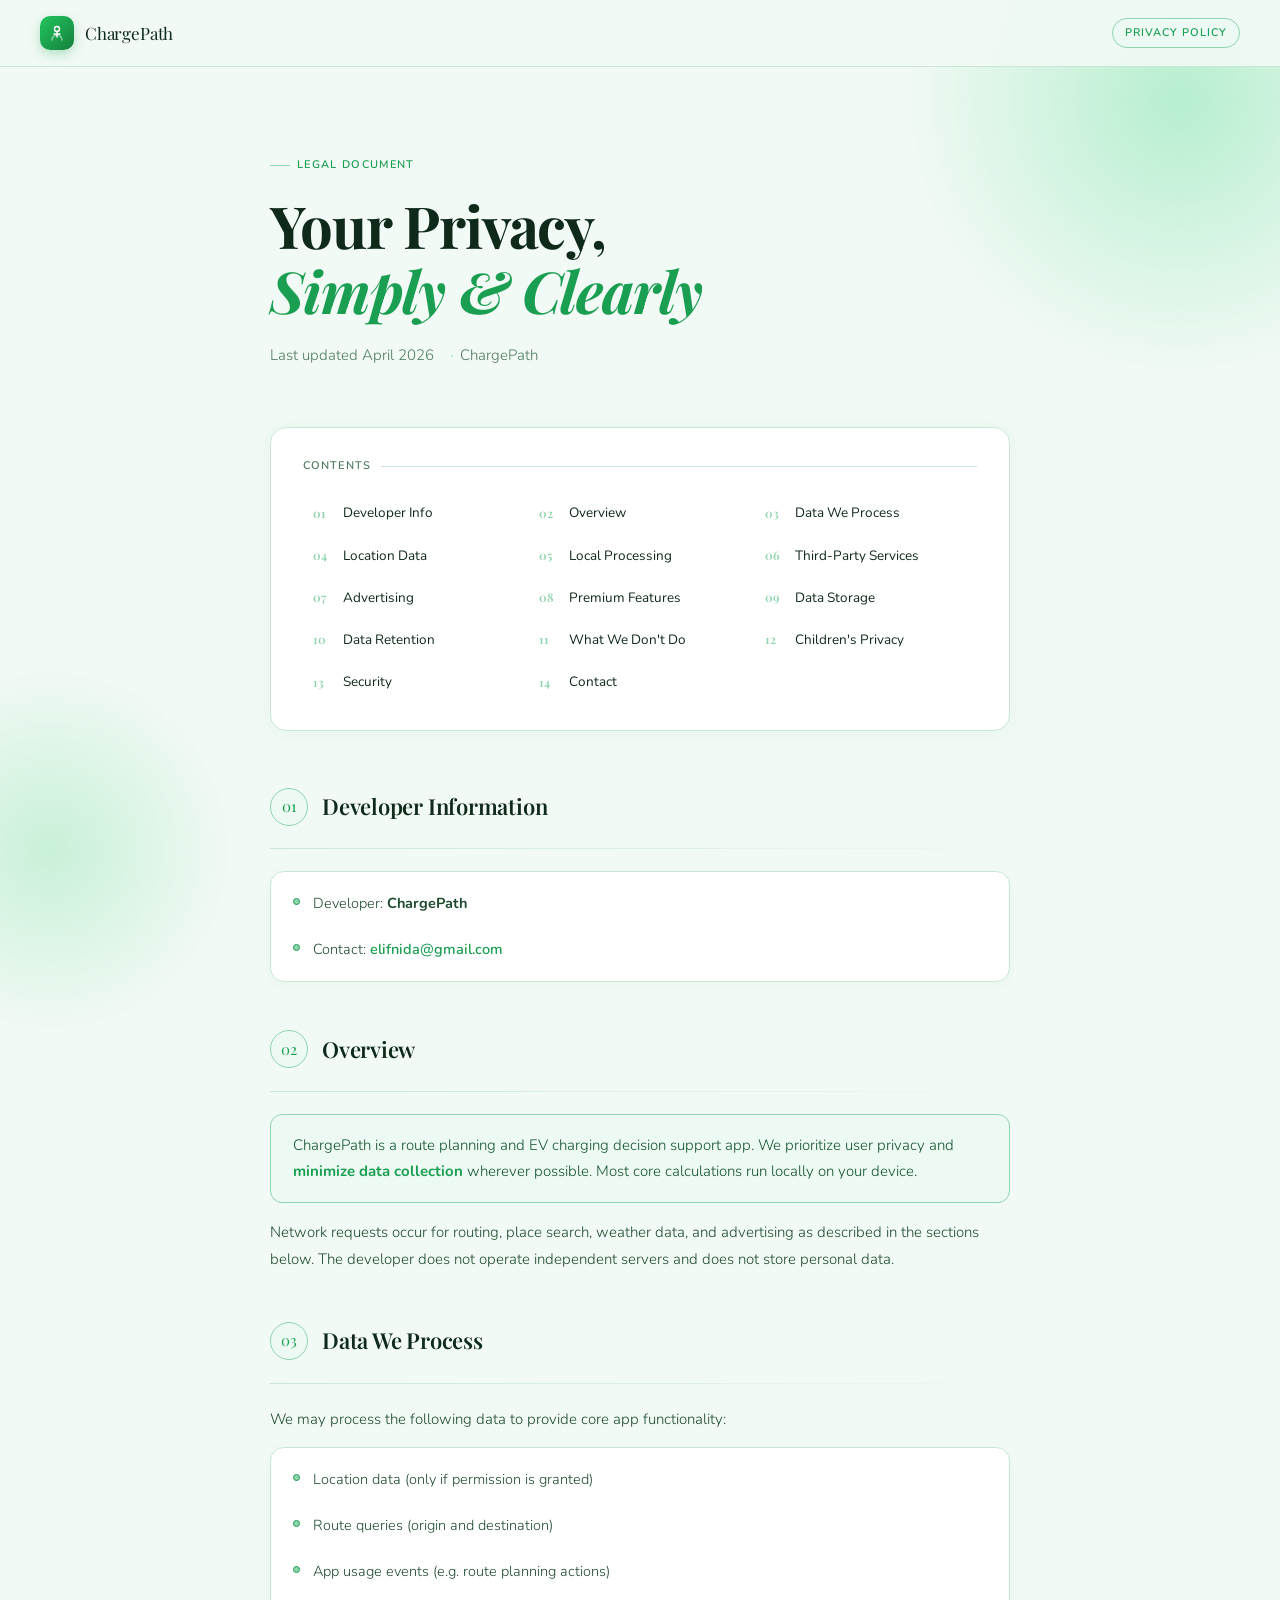
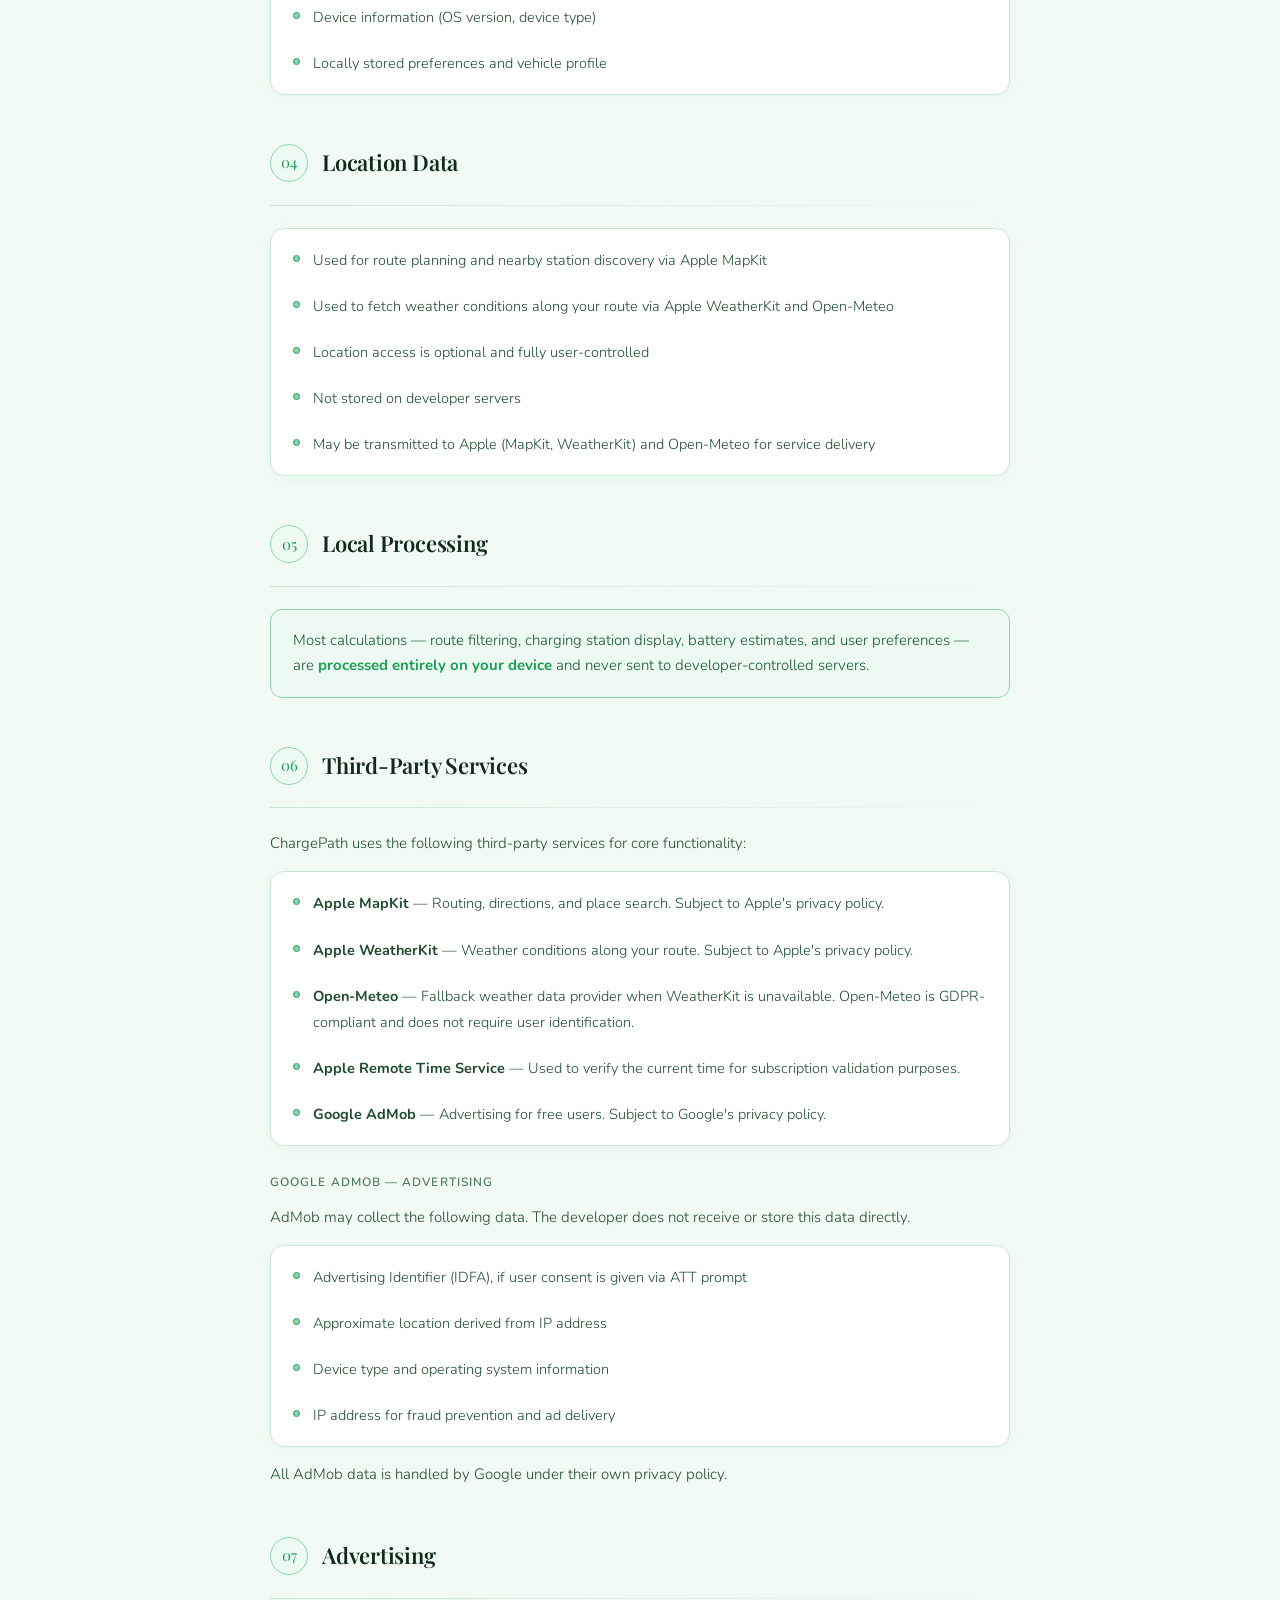
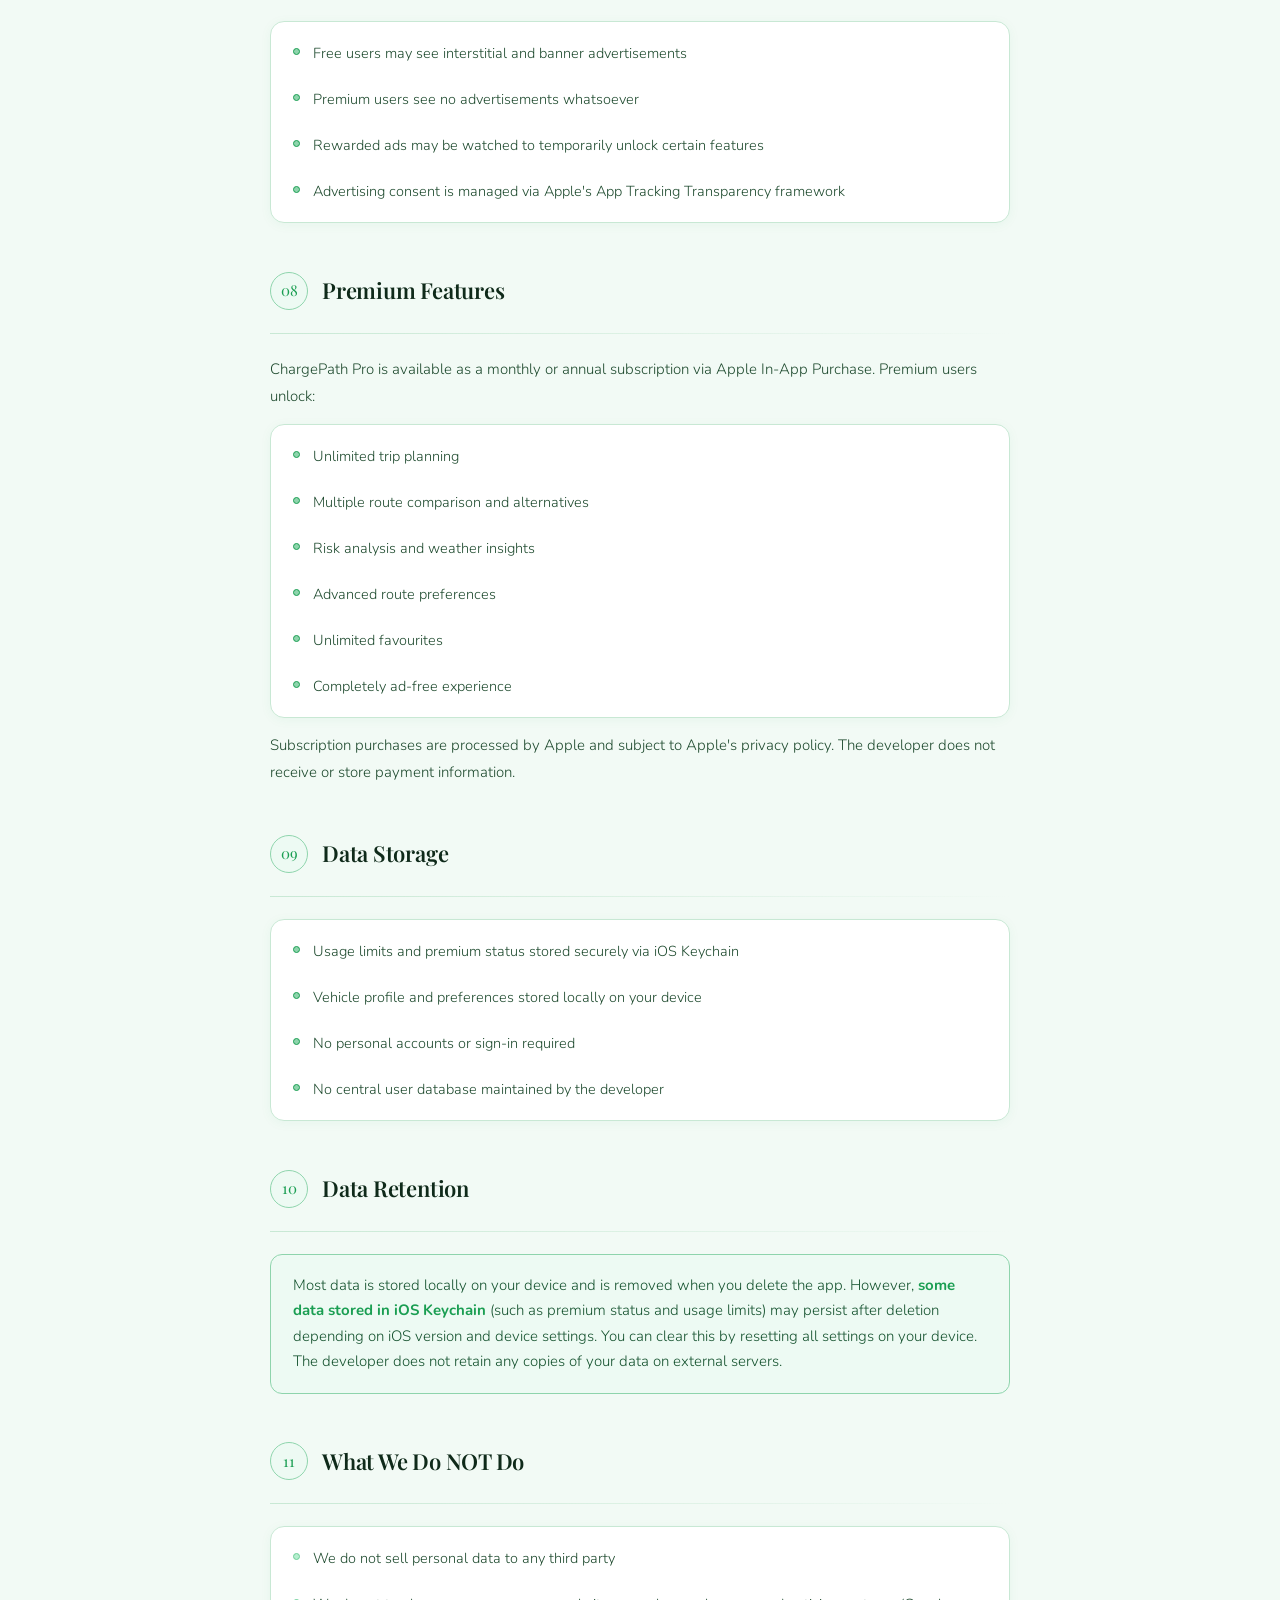
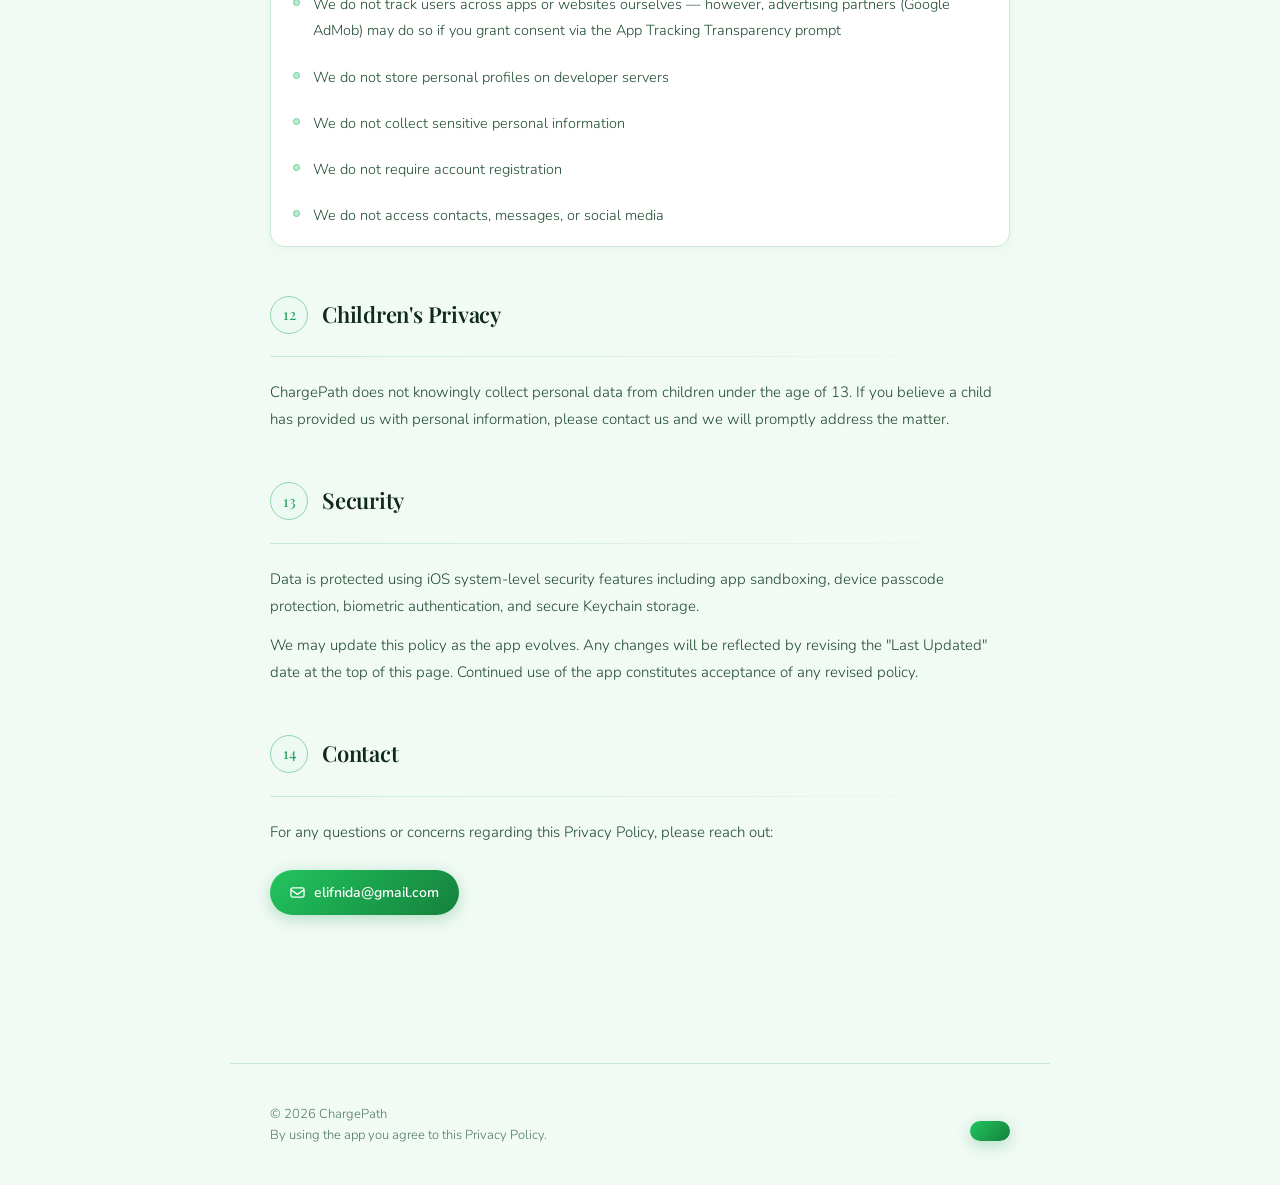
==== echarger-privacy.html @ 2ea78cb2 "echarger privacy" ====
<!DOCTYPE html>
<html lang="en">
<head>
<meta charset="UTF-8">
<title>Privacy Policy – ChargePath</title>
<meta name="viewport" content="width=device-width, initial-scale=1.0">
<link rel="preconnect" href="https://fonts.googleapis.com">
<link rel="preconnect" href="https://fonts.gstatic.com" crossorigin>
<link href="https://fonts.googleapis.com/css2?family=Playfair+Display:ital,wght@0,400;0,600;1,400&family=Nunito:wght@300;400;500;600&display=swap" rel="stylesheet">
<style>
  *, *::before, *::after { box-sizing: border-box; margin: 0; padding: 0; }

  :root {
    --bg:           #f2faf5;
    --bg2:          #e4f5eb;
    --ink:          #0f2a1a;
    --muted:        #4d7a5e;
    --accent:       #1a9e52;
    --accent-soft:  #8ed4ac;
    --accent-light: #edfaf3;
    --border:       #c8e8d4;
    --card:         #ffffff;
  }

  html { scroll-behavior: smooth; }

  body {
    background: var(--bg);
    color: var(--ink);
    font-family: 'Nunito', sans-serif;
    font-weight: 300;
    font-size: 16px;
    line-height: 1.8;
    min-height: 100vh;
  }

  body::before {
    content: '';
    position: fixed;
    top: -200px;
    right: -200px;
    width: 600px;
    height: 600px;
    background: radial-gradient(circle, #b6eecf 0%, transparent 65%);
    pointer-events: none;
    z-index: 0;
  }

  body::after {
    content: '';
    position: fixed;
    bottom: -150px;
    left: -150px;
    width: 400px;
    height: 400px;
    background: radial-gradient(circle, #c8f0d8 0%, transparent 65%);
    pointer-events: none;
    z-index: 0;
  }

  /* HEADER */
  header {
    position: sticky;
    top: 0;
    z-index: 100;
    background: rgba(242,250,245,0.88);
    backdrop-filter: blur(16px);
    -webkit-backdrop-filter: blur(16px);
    border-bottom: 1px solid var(--border);
    padding: 16px 40px;
    display: flex;
    align-items: center;
    justify-content: space-between;
    gap: 16px;
  }

  .logo {
    display: flex;
    align-items: center;
    gap: 11px;
    text-decoration: none;
  }

  .logo-icon {
    width: 34px;
    height: 34px;
    background: linear-gradient(135deg, #22c55e, #15803d);
    border-radius: 10px;
    display: grid;
    place-items: center;
    box-shadow: 0 4px 12px rgba(26,158,82,0.30);
  }

  .logo-name {
    font-family: 'Playfair Display', serif;
    font-size: 17px;
    color: var(--ink);
    letter-spacing: -0.01em;
  }

  .badge {
    font-size: 11px;
    font-weight: 600;
    letter-spacing: 0.09em;
    text-transform: uppercase;
    color: var(--accent);
    background: var(--accent-light);
    border: 1px solid var(--accent-soft);
    padding: 4px 12px;
    border-radius: 20px;
  }

  /* HERO */
  .hero {
    position: relative;
    z-index: 1;
    padding: 80px 40px 56px;
    max-width: 820px;
    margin: 0 auto;
    animation: fadeUp 0.6s ease both;
  }

  .hero-label {
    display: inline-flex;
    align-items: center;
    gap: 7px;
    font-size: 11px;
    font-weight: 600;
    letter-spacing: 0.12em;
    text-transform: uppercase;
    color: var(--accent);
    margin-bottom: 18px;
  }

  .hero-label::before {
    content: '';
    display: inline-block;
    width: 20px;
    height: 1.5px;
    background: var(--accent-soft);
  }

  .hero h1 {
    font-family: 'Playfair Display', serif;
    font-size: clamp(36px, 6vw, 58px);
    line-height: 1.12;
    letter-spacing: -0.02em;
    color: var(--ink);
  }

  .hero h1 em {
    font-style: italic;
    color: var(--accent);
  }

  .hero-sub {
    margin-top: 16px;
    font-size: 15px;
    color: var(--muted);
    display: flex;
    align-items: center;
    gap: 16px;
    flex-wrap: wrap;
  }

  .hero-sub span {
    display: flex;
    align-items: center;
    gap: 6px;
  }

  .hero-sub span::before {
    content: '·';
    color: var(--accent-soft);
    font-size: 18px;
  }

  .hero-sub span:first-child::before { display: none; }

  /* CONTAINER */
  .container {
    position: relative;
    z-index: 1;
    max-width: 820px;
    margin: 0 auto;
    padding: 0 40px 100px;
  }

  /* TOC */
  .toc {
    background: var(--card);
    border: 1px solid var(--border);
    border-radius: 16px;
    padding: 28px 32px;
    margin-bottom: 56px;
    animation: fadeUp 0.6s 0.1s ease both;
    box-shadow: 0 2px 20px rgba(26,158,82,0.06);
  }

  .toc-title {
    font-size: 11px;
    font-weight: 600;
    letter-spacing: 0.1em;
    text-transform: uppercase;
    color: var(--muted);
    margin-bottom: 18px;
    display: flex;
    align-items: center;
    gap: 10px;
  }

  .toc-title::after {
    content: '';
    flex: 1;
    height: 1px;
    background: var(--border);
  }

  .toc-grid {
    display: grid;
    grid-template-columns: repeat(auto-fill, minmax(195px, 1fr));
    gap: 4px;
  }

  .toc a {
    color: var(--ink);
    text-decoration: none;
    font-size: 13.5px;
    font-weight: 400;
    padding: 7px 10px;
    border-radius: 8px;
    display: flex;
    align-items: center;
    gap: 10px;
    transition: background 0.18s, color 0.18s;
  }

  .toc a:hover {
    background: var(--accent-light);
    color: var(--accent);
  }

  .toc-num {
    font-family: 'Playfair Display', serif;
    font-size: 12px;
    color: var(--accent-soft);
    min-width: 20px;
    font-weight: 600;
  }

  /* SECTION */
  .section {
    margin-bottom: 48px;
    animation: fadeUp 0.5s ease both;
  }

  .section-header {
    display: flex;
    align-items: center;
    gap: 14px;
    margin-bottom: 22px;
  }

  .section-num-wrap {
    width: 38px;
    height: 38px;
    border-radius: 50%;
    background: var(--accent-light);
    border: 1.5px solid var(--accent-soft);
    display: grid;
    place-items: center;
    flex-shrink: 0;
  }

  .section-num {
    font-family: 'Playfair Display', serif;
    font-size: 15px;
    color: var(--accent);
    line-height: 1;
  }

  .section h2 {
    font-family: 'Playfair Display', serif;
    font-size: 22px;
    font-weight: 600;
    letter-spacing: -0.01em;
    color: var(--ink);
  }

  .divider {
    height: 1px;
    background: linear-gradient(to right, var(--border), transparent);
    margin-bottom: 22px;
  }

  .section h3 {
    font-family: 'Nunito', sans-serif;
    font-size: 12px;
    font-weight: 600;
    letter-spacing: 0.09em;
    text-transform: uppercase;
    color: var(--muted);
    margin: 26px 0 10px;
  }

  .section p {
    color: #1e4a2e;
    font-size: 15px;
    margin-bottom: 12px;
  }

  /* CARD */
  .card {
    background: var(--card);
    border: 1px solid var(--border);
    border-radius: 14px;
    padding: 8px 0;
    margin: 14px 0;
    box-shadow: 0 2px 12px rgba(26,158,82,0.05);
  }

  .card-row {
    display: flex;
    align-items: flex-start;
    gap: 13px;
    padding: 10px 22px;
    font-size: 14.5px;
    color: #1e4a2e;
    transition: background 0.15s;
  }

  .card-row:hover { background: #f2faf5; }

  .dot {
    width: 7px;
    height: 7px;
    border-radius: 50%;
    background: var(--accent-soft);
    flex-shrink: 0;
    margin-top: 8px;
    border: 1.5px solid var(--accent);
  }

  /* HIGHLIGHT */
  .highlight {
    background: var(--accent-light);
    border: 1px solid var(--accent-soft);
    border-radius: 12px;
    padding: 18px 22px;
    margin: 16px 0;
    font-size: 15px;
    color: #14522e;
    line-height: 1.7;
  }

  .highlight strong { color: var(--accent); }

  /* NO LIST */
  .no-list .card-row .dot {
    background: #b6eecf;
    border-color: #6dcf98;
  }

  /* LINKS */
  a.ext {
    color: var(--accent);
    text-decoration: none;
    font-weight: 600;
  }
  a.ext:hover { text-decoration: underline; }

  /* CONTACT CHIP */
  .contact-chip {
    display: inline-flex;
    align-items: center;
    gap: 9px;
    padding: 10px 20px;
    background: linear-gradient(135deg, #22c55e, #15803d);
    border-radius: 40px;
    font-size: 14px;
    font-weight: 600;
    color: #fff;
    text-decoration: none;
    box-shadow: 0 4px 16px rgba(26,158,82,0.30);
    transition: transform 0.2s, box-shadow 0.2s;
    margin-top: 12px;
  }

  .contact-chip:hover {
    transform: translateY(-2px);
    box-shadow: 0 8px 24px rgba(26,158,82,0.35);
  }

  /* FOOTER */
  footer {
    position: relative;
    z-index: 1;
    border-top: 1px solid var(--border);
    padding: 40px;
    max-width: 820px;
    margin: 0 auto;
    display: flex;
    align-items: center;
    justify-content: space-between;
    gap: 16px;
    flex-wrap: wrap;
  }

  .footer-copy {
    font-size: 13px;
    color: var(--muted);
    line-height: 1.6;
  }

  /* ANIMATIONS */
  @keyframes fadeUp {
    from { opacity: 0; transform: translateY(18px); }
    to   { opacity: 1; transform: translateY(0); }
  }

  .section:nth-child(1)  { animation-delay: 0.04s; }
  .section:nth-child(2)  { animation-delay: 0.08s; }
  .section:nth-child(3)  { animation-delay: 0.12s; }
  .section:nth-child(4)  { animation-delay: 0.16s; }
  .section:nth-child(5)  { animation-delay: 0.20s; }
  .section:nth-child(6)  { animation-delay: 0.24s; }
  .section:nth-child(7)  { animation-delay: 0.28s; }
  .section:nth-child(8)  { animation-delay: 0.32s; }
  .section:nth-child(9)  { animation-delay: 0.36s; }
  .section:nth-child(10) { animation-delay: 0.40s; }
  .section:nth-child(11) { animation-delay: 0.44s; }
  .section:nth-child(12) { animation-delay: 0.48s; }
  .section:nth-child(13) { animation-delay: 0.52s; }
  .section:nth-child(14) { animation-delay: 0.56s; }

  /* RESPONSIVE */
  @media (max-width: 600px) {
    header { padding: 14px 20px; }
    .hero, .container, footer { padding-left: 20px; padding-right: 20px; }
    .hero { padding-top: 44px; }
    .toc { padding: 22px 20px; }
    .toc-grid { grid-template-columns: 1fr; }
  }
</style>
</head>
<body>

<!-- HEADER -->
<header>
  <a class="logo" href="#">
    <div class="logo-icon">
      <svg width="18" height="18" viewBox="0 0 18 18" fill="none">
        <circle cx="9" cy="5" r="2.5" stroke="white" stroke-width="1.4"/>
        <path d="M9 7.5V13M6 10h6" stroke="white" stroke-width="1.4" stroke-linecap="round"/>
        <path d="M4 16c0-2.76 2.24-5 5-5s5 2.24 5 5" stroke="white" stroke-width="1.4" stroke-linecap="round" opacity="0.5"/>
      </svg>
    </div>
    <span class="logo-name">ChargePath</span>
  </a>
  <span class="badge">Privacy Policy</span>
</header>

<!-- HERO -->
<div class="hero">
  <div class="hero-label">Legal Document</div>
  <h1>Your Privacy,<br><em>Simply &amp; Clearly</em></h1>
  <div class="hero-sub">
    <span>Last updated April 2026</span>
    <span>ChargePath</span>
  </div>
</div>

<!-- CONTENT -->
<div class="container">

  <!-- TOC -->
  <nav class="toc" aria-label="Table of contents">
    <div class="toc-title">Contents</div>
    <div class="toc-grid">
      <a href="#s1"><span class="toc-num">01</span>Developer Info</a>
      <a href="#s2"><span class="toc-num">02</span>Overview</a>
      <a href="#s3"><span class="toc-num">03</span>Data We Process</a>
      <a href="#s4"><span class="toc-num">04</span>Location Data</a>
      <a href="#s5"><span class="toc-num">05</span>Local Processing</a>
      <a href="#s6"><span class="toc-num">06</span>Third-Party Services</a>
      <a href="#s7"><span class="toc-num">07</span>Advertising</a>
      <a href="#s8"><span class="toc-num">08</span>Premium Features</a>
      <a href="#s9"><span class="toc-num">09</span>Data Storage</a>
      <a href="#s10"><span class="toc-num">10</span>Data Retention</a>
      <a href="#s11"><span class="toc-num">11</span>What We Don't Do</a>
      <a href="#s12"><span class="toc-num">12</span>Children's Privacy</a>
      <a href="#s13"><span class="toc-num">13</span>Security</a>
      <a href="#s14"><span class="toc-num">14</span>Contact</a>
    </div>
  </nav>

  <!-- S1 -->
  <section class="section" id="s1">
    <div class="section-header">
      <div class="section-num-wrap"><span class="section-num">01</span></div>
      <h2>Developer Information</h2>
    </div>
    <div class="divider"></div>
    <div class="card">
      <div class="card-row"><span class="dot"></span><div>Developer: <strong>ChargePath</strong></div></div>
      <div class="card-row"><span class="dot"></span><div>Contact: <a class="ext" href="mailto:elifnida@gmail.com">elifnida@gmail.com</a></div></div>
    </div>
  </section>

  <!-- S2 -->
  <section class="section" id="s2">
    <div class="section-header">
      <div class="section-num-wrap"><span class="section-num">02</span></div>
      <h2>Overview</h2>
    </div>
    <div class="divider"></div>
    <div class="highlight">
      ChargePath is a route planning and EV charging decision support app. We prioritize user privacy and <strong>minimize data collection</strong> wherever possible. Most core calculations run locally on your device.
    </div>
    <p>Network requests occur for routing, place search, weather data, and advertising as described in the sections below. The developer does not operate independent servers and does not store personal data.</p>
  </section>

  <!-- S3 -->
  <section class="section" id="s3">
    <div class="section-header">
      <div class="section-num-wrap"><span class="section-num">03</span></div>
      <h2>Data We Process</h2>
    </div>
    <div class="divider"></div>
    <p>We may process the following data to provide core app functionality:</p>
    <div class="card">
      <div class="card-row"><span class="dot"></span>Location data (only if permission is granted)</div>
      <div class="card-row"><span class="dot"></span>Route queries (origin and destination)</div>
      <div class="card-row"><span class="dot"></span>App usage events (e.g. route planning actions)</div>
      <div class="card-row"><span class="dot"></span>Device information (OS version, device type)</div>
      <div class="card-row"><span class="dot"></span>Locally stored preferences and vehicle profile</div>
    </div>
  </section>

  <!-- S4 -->
  <section class="section" id="s4">
    <div class="section-header">
      <div class="section-num-wrap"><span class="section-num">04</span></div>
      <h2>Location Data</h2>
    </div>
    <div class="divider"></div>
    <div class="card">
      <div class="card-row"><span class="dot"></span>Used for route planning and nearby station discovery via Apple MapKit</div>
      <div class="card-row"><span class="dot"></span>Used to fetch weather conditions along your route via Apple WeatherKit and Open-Meteo</div>
      <div class="card-row"><span class="dot"></span>Location access is optional and fully user-controlled</div>
      <div class="card-row"><span class="dot"></span>Not stored on developer servers</div>
      <div class="card-row"><span class="dot"></span>May be transmitted to Apple (MapKit, WeatherKit) and Open-Meteo for service delivery</div>
    </div>
  </section>

  <!-- S5 -->
  <section class="section" id="s5">
    <div class="section-header">
      <div class="section-num-wrap"><span class="section-num">05</span></div>
      <h2>Local Processing</h2>
    </div>
    <div class="divider"></div>
    <div class="highlight">
      Most calculations — route filtering, charging station display, battery estimates, and user preferences — are <strong>processed entirely on your device</strong> and never sent to developer-controlled servers.
    </div>
  </section>

  <!-- S6 -->
  <section class="section" id="s6">
    <div class="section-header">
      <div class="section-num-wrap"><span class="section-num">06</span></div>
      <h2>Third-Party Services</h2>
    </div>
    <div class="divider"></div>
    <p>ChargePath uses the following third-party services for core functionality:</p>
    <div class="card">
      <div class="card-row"><span class="dot"></span><div><strong>Apple MapKit</strong> — Routing, directions, and place search. Subject to Apple's privacy policy.</div></div>
      <div class="card-row"><span class="dot"></span><div><strong>Apple WeatherKit</strong> — Weather conditions along your route. Subject to Apple's privacy policy.</div></div>
      <div class="card-row"><span class="dot"></span><div><strong>Open-Meteo</strong> — Fallback weather data provider when WeatherKit is unavailable. Open-Meteo is GDPR-compliant and does not require user identification.</div></div>
      <div class="card-row"><span class="dot"></span><div><strong>Apple Remote Time Service</strong> — Used to verify the current time for subscription validation purposes.</div></div>
      <div class="card-row"><span class="dot"></span><div><strong>Google AdMob</strong> — Advertising for free users. Subject to Google's privacy policy.</div></div>
    </div>

    <h3>Google AdMob — Advertising</h3>
    <p>AdMob may collect the following data. The developer does not receive or store this data directly.</p>
    <div class="card">
      <div class="card-row"><span class="dot"></span>Advertising Identifier (IDFA), if user consent is given via ATT prompt</div>
      <div class="card-row"><span class="dot"></span>Approximate location derived from IP address</div>
      <div class="card-row"><span class="dot"></span>Device type and operating system information</div>
      <div class="card-row"><span class="dot"></span>IP address for fraud prevention and ad delivery</div>
    </div>
    <p style="margin-top:10px;">All AdMob data is handled by Google under their own privacy policy.</p>
  </section>

  <!-- S7 -->
  <section class="section" id="s7">
    <div class="section-header">
      <div class="section-num-wrap"><span class="section-num">07</span></div>
      <h2>Advertising</h2>
    </div>
    <div class="divider"></div>
    <div class="card">
      <div class="card-row"><span class="dot"></span>Free users may see interstitial and banner advertisements</div>
      <div class="card-row"><span class="dot"></span>Premium users see no advertisements whatsoever</div>
      <div class="card-row"><span class="dot"></span>Rewarded ads may be watched to temporarily unlock certain features</div>
      <div class="card-row"><span class="dot"></span>Advertising consent is managed via Apple's App Tracking Transparency framework</div>
    </div>
  </section>

  <!-- S8 -->
  <section class="section" id="s8">
    <div class="section-header">
      <div class="section-num-wrap"><span class="section-num">08</span></div>
      <h2>Premium Features</h2>
    </div>
    <div class="divider"></div>
    <p>ChargePath Pro is available as a monthly or annual subscription via Apple In-App Purchase. Premium users unlock:</p>
    <div class="card">
      <div class="card-row"><span class="dot"></span>Unlimited trip planning</div>
      <div class="card-row"><span class="dot"></span>Multiple route comparison and alternatives</div>
      <div class="card-row"><span class="dot"></span>Risk analysis and weather insights</div>
      <div class="card-row"><span class="dot"></span>Advanced route preferences</div>
      <div class="card-row"><span class="dot"></span>Unlimited favourites</div>
      <div class="card-row"><span class="dot"></span>Completely ad-free experience</div>
    </div>
    <p style="margin-top:12px;">Subscription purchases are processed by Apple and subject to Apple's privacy policy. The developer does not receive or store payment information.</p>
  </section>

  <!-- S9 -->
  <section class="section" id="s9">
    <div class="section-header">
      <div class="section-num-wrap"><span class="section-num">09</span></div>
      <h2>Data Storage</h2>
    </div>
    <div class="divider"></div>
    <div class="card">
      <div class="card-row"><span class="dot"></span>Usage limits and premium status stored securely via iOS Keychain</div>
      <div class="card-row"><span class="dot"></span>Vehicle profile and preferences stored locally on your device</div>
      <div class="card-row"><span class="dot"></span>No personal accounts or sign-in required</div>
      <div class="card-row"><span class="dot"></span>No central user database maintained by the developer</div>
    </div>
  </section>

  <!-- S10 -->
  <section class="section" id="s10">
    <div class="section-header">
      <div class="section-num-wrap"><span class="section-num">10</span></div>
      <h2>Data Retention</h2>
    </div>
    <div class="divider"></div>
    <div class="highlight">
      Most data is stored locally on your device and is removed when you delete the app. However, <strong>some data stored in iOS Keychain</strong> (such as premium status and usage limits) may persist after deletion depending on iOS version and device settings. You can clear this by resetting all settings on your device. The developer does not retain any copies of your data on external servers.
    </div>
  </section>

  <!-- S11 -->
  <section class="section" id="s11">
    <div class="section-header">
      <div class="section-num-wrap"><span class="section-num">11</span></div>
      <h2>What We Do NOT Do</h2>
    </div>
    <div class="divider"></div>
    <div class="card no-list">
      <div class="card-row"><span class="dot"></span>We do not sell personal data to any third party</div>
      <div class="card-row"><span class="dot"></span>We do not track users across apps or websites ourselves — however, advertising partners (Google AdMob) may do so if you grant consent via the App Tracking Transparency prompt</div>
      <div class="card-row"><span class="dot"></span>We do not store personal profiles on developer servers</div>
      <div class="card-row"><span class="dot"></span>We do not collect sensitive personal information</div>
      <div class="card-row"><span class="dot"></span>We do not require account registration</div>
      <div class="card-row"><span class="dot"></span>We do not access contacts, messages, or social media</div>
    </div>
  </section>

  <!-- S12 -->
  <section class="section" id="s12">
    <div class="section-header">
      <div class="section-num-wrap"><span class="section-num">12</span></div>
      <h2>Children's Privacy</h2>
    </div>
    <div class="divider"></div>
    <p>ChargePath does not knowingly collect personal data from children under the age of 13. If you believe a child has provided us with personal information, please contact us and we will promptly address the matter.</p>
  </section>

  <!-- S13 -->
  <section class="section" id="s13">
    <div class="section-header">
      <div class="section-num-wrap"><span class="section-num">13</span></div>
      <h2>Security</h2>
    </div>
    <div class="divider"></div>
    <p>Data is protected using iOS system-level security features including app sandboxing, device passcode protection, biometric authentication, and secure Keychain storage.</p>
    <p>We may update this policy as the app evolves. Any changes will be reflected by revising the "Last Updated" date at the top of this page. Continued use of the app constitutes acceptance of any revised policy.</p>
  </section>

  <!-- S14 -->
  <section class="section" id="s14">
    <div class="section-header">
      <div class="section-num-wrap"><span class="section-num">14</span></div>
      <h2>Contact</h2>
    </div>
    <div class="divider"></div>
    <p>For any questions or concerns regarding this Privacy Policy, please reach out:</p>
    <a class="contact-chip" href="mailto:elifnida@gmail.com">
      <svg width="15" height="15" viewBox="0 0 16 16" fill="none">
        <rect x="1" y="3" width="14" height="10" rx="2" stroke="white" stroke-width="1.4"/>
        <path d="M1 5l7 5 7-5" stroke="white" stroke-width="1.4" stroke-linejoin="round"/>
      </svg>
      elifnida@gmail.com
    </a>
  </section>

</div>

<!-- FOOTER -->
<footer>
  <p class="footer-copy">
    © 2026 ChargePath<br>
    By using the app you agree to this Privacy Policy.
  </p>
  <a class="contact-chip" href="mailto:elifnida@gmail.com">
    <svg width="14"
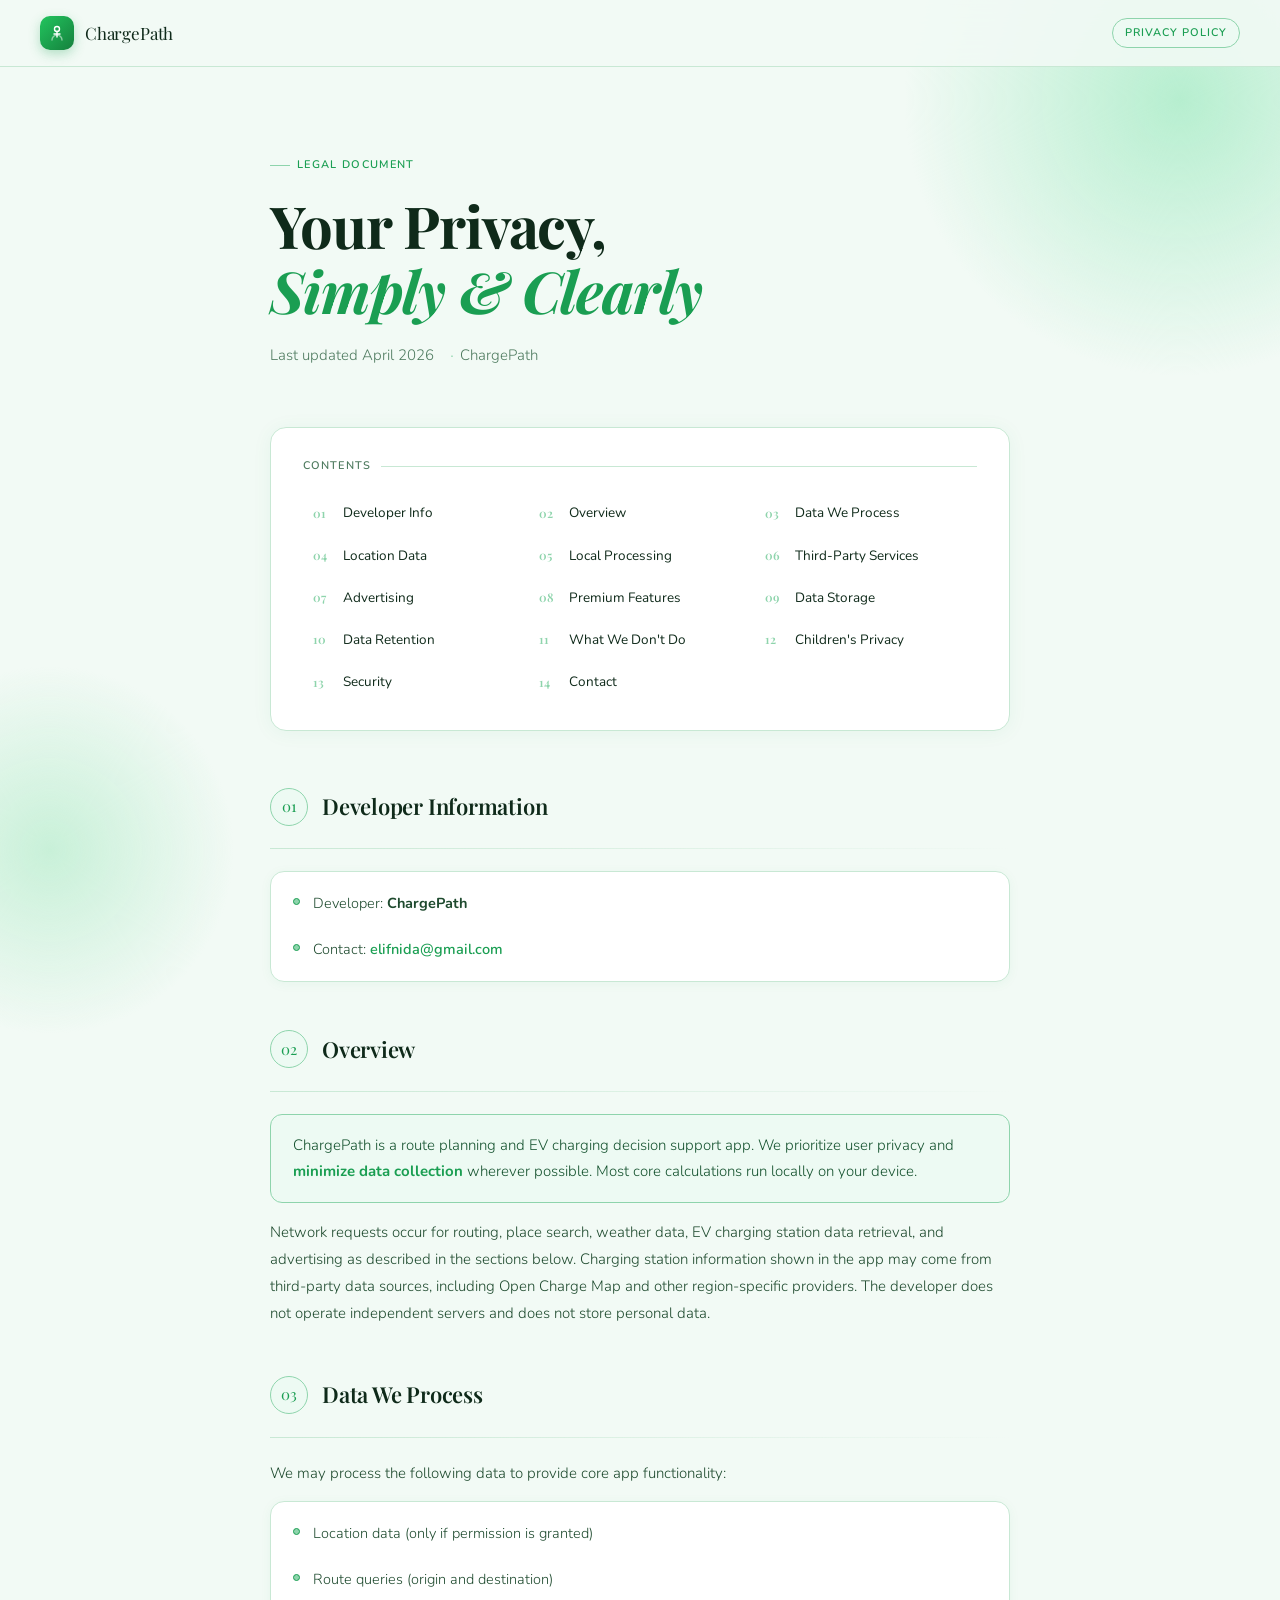
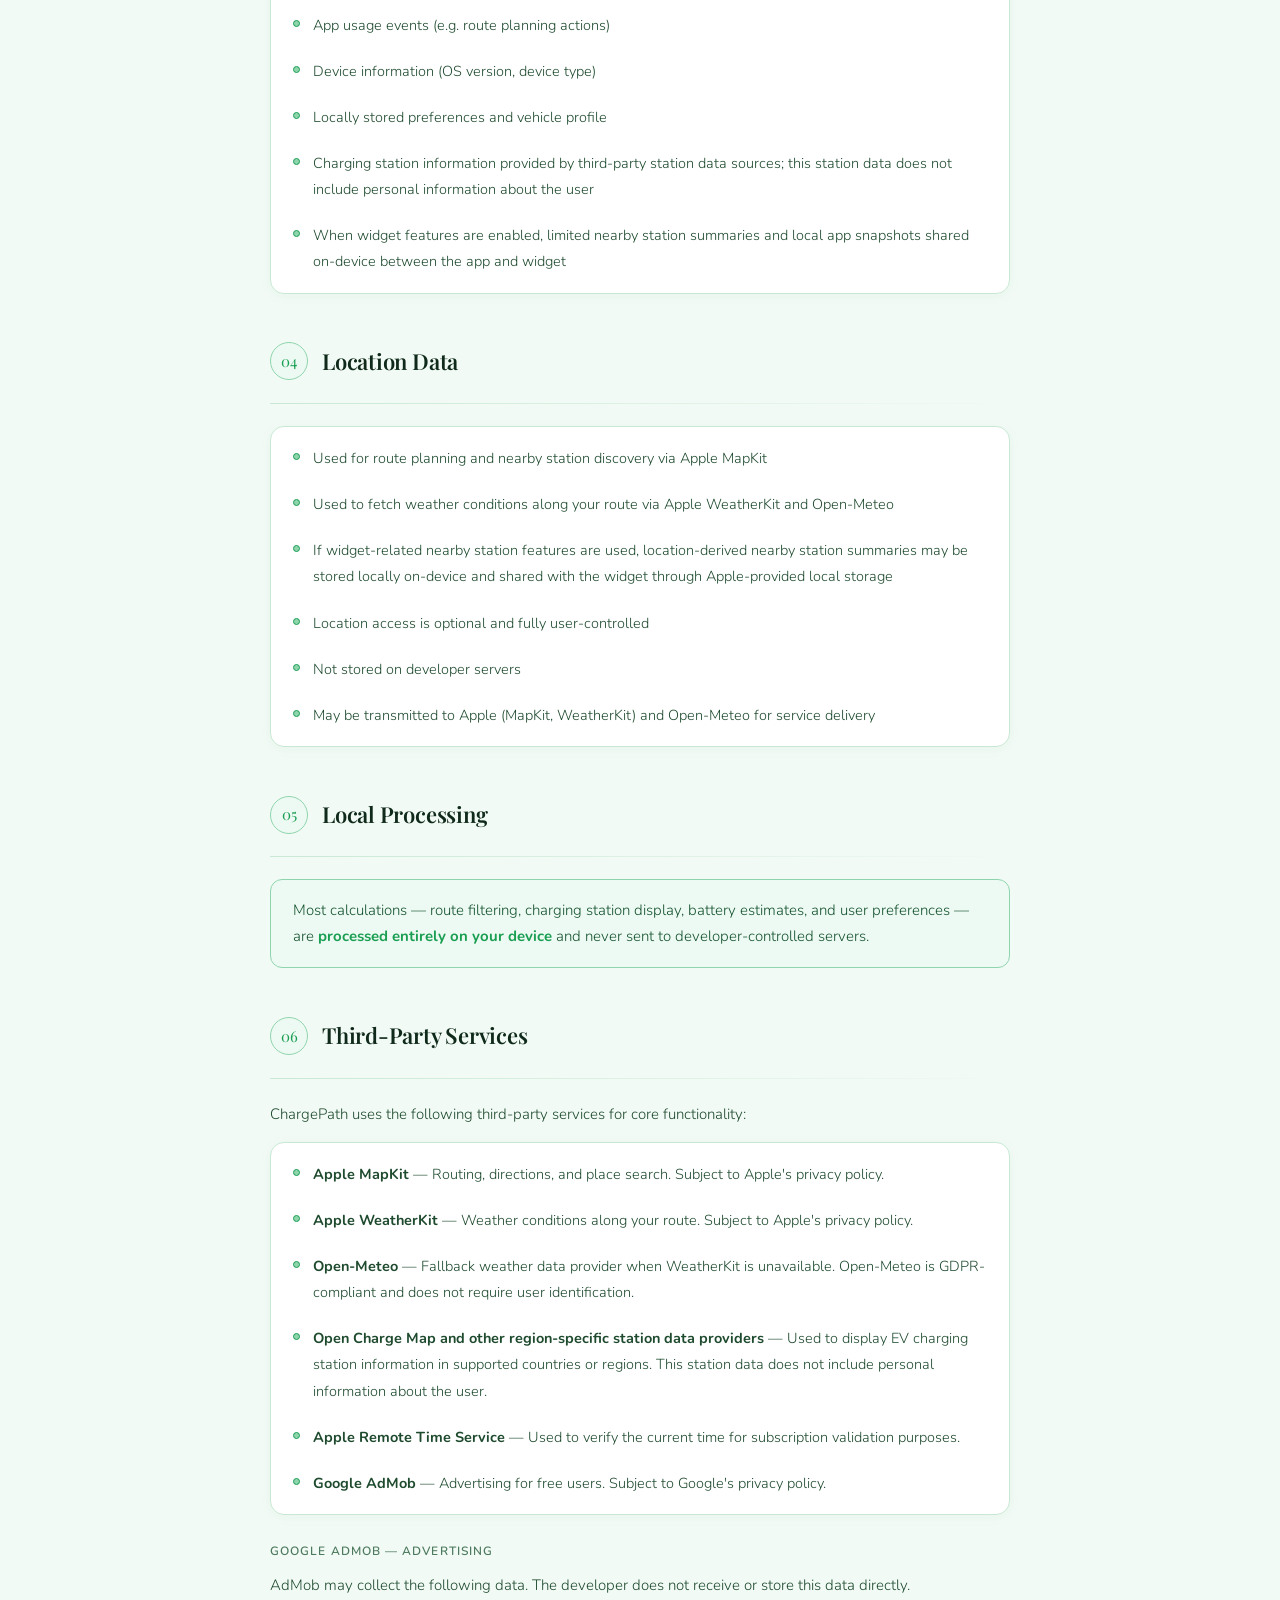
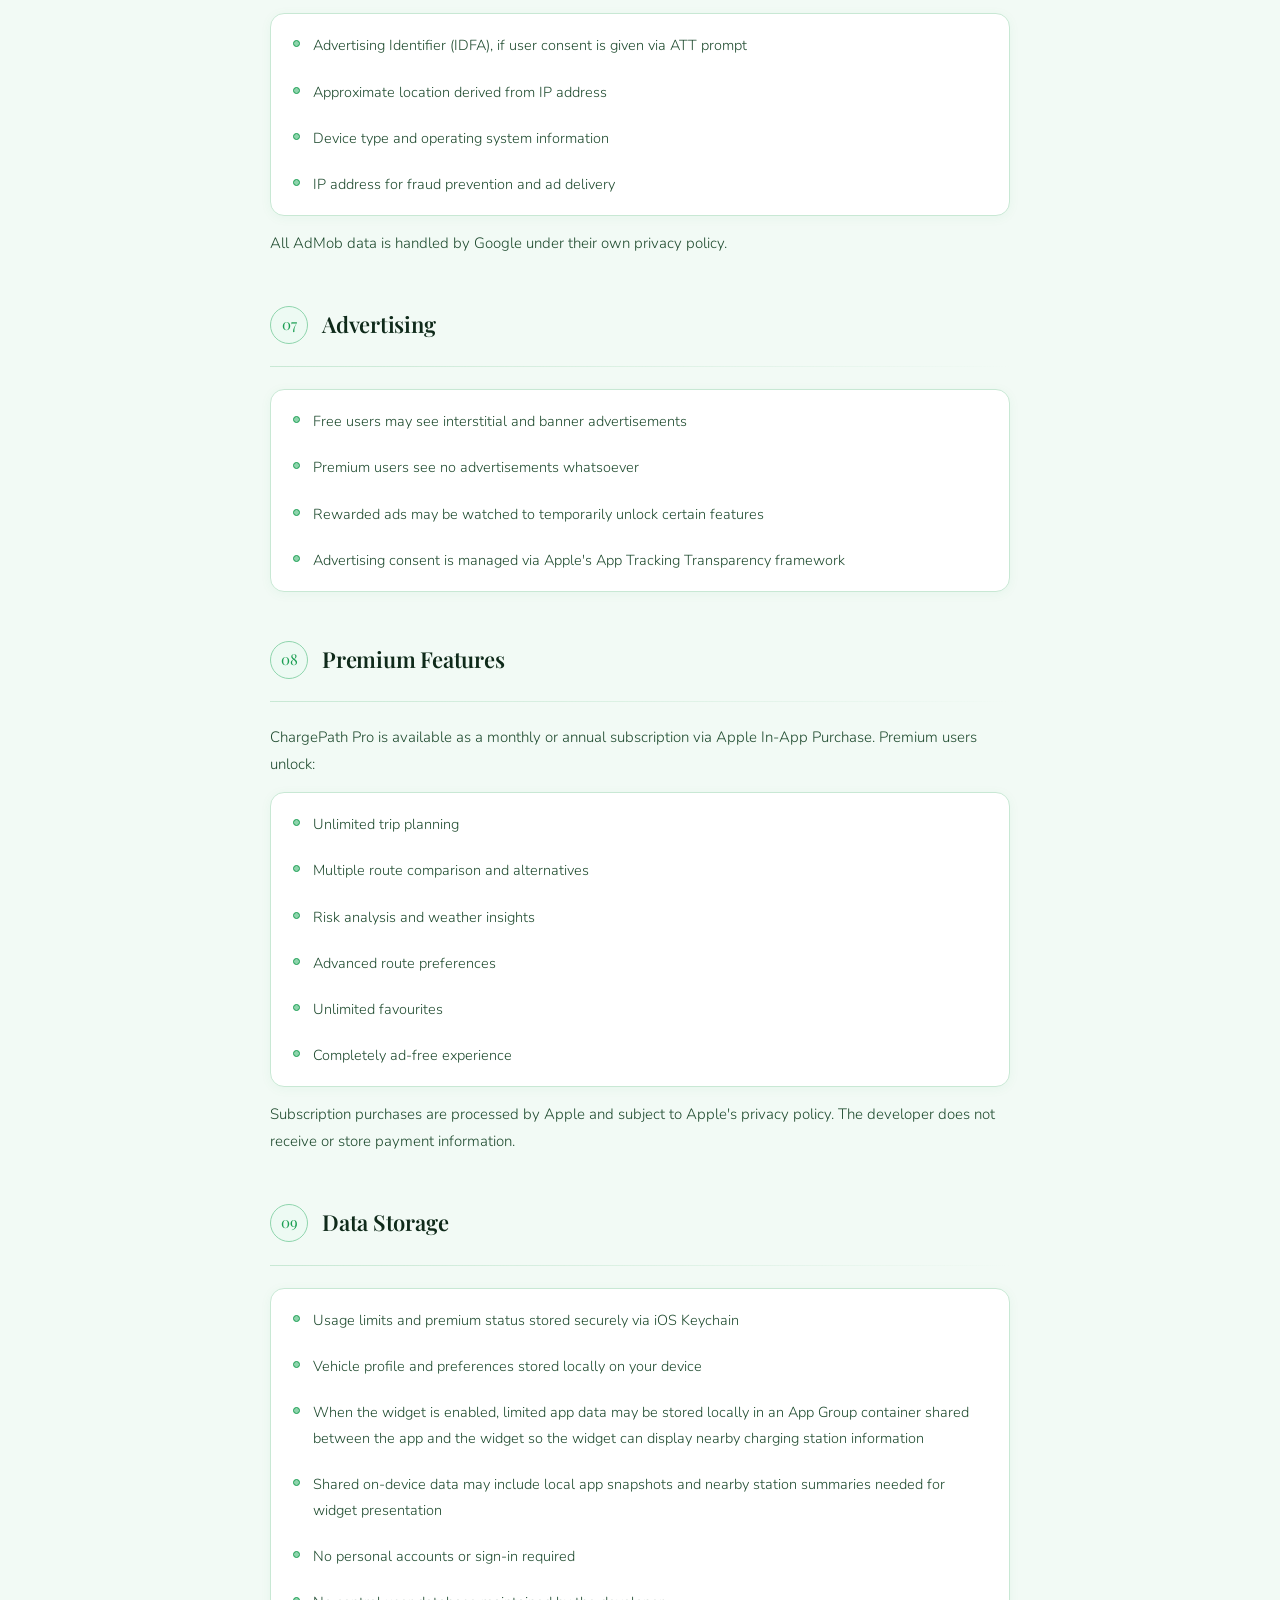
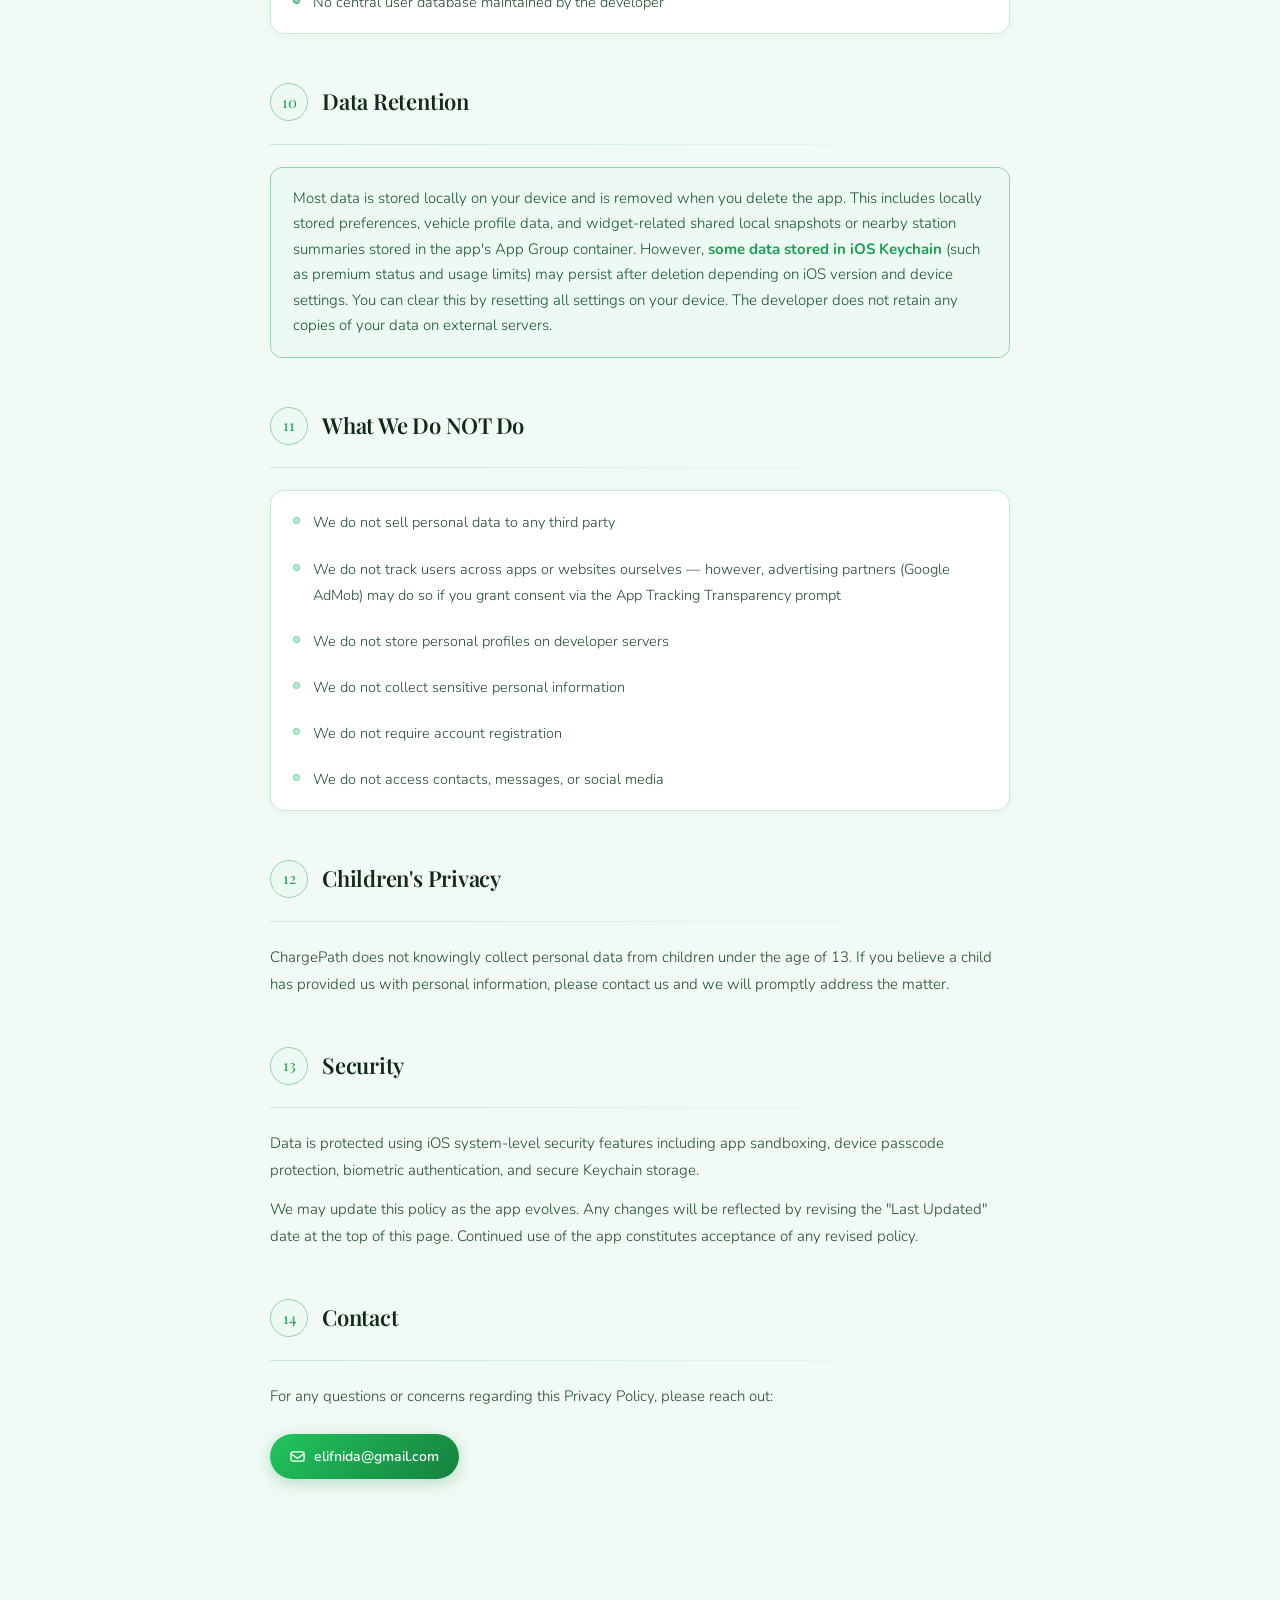
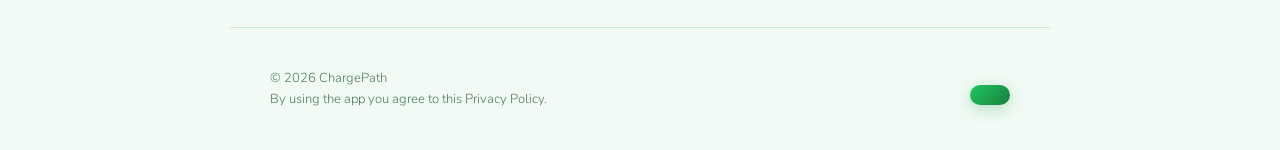
==== commit e0c14b6d: "privacy update" ====
--- a/echarger-privacy.html
+++ b/echarger-privacy.html
@@ -517,7 +517,7 @@
     <div class="highlight">
       ChargePath is a route planning and EV charging decision support app. We prioritize user privacy and <strong>minimize data collection</strong> wherever possible. Most core calculations run locally on your device.
     </div>
-    <p>Network requests occur for routing, place search, weather data, and advertising as described in the sections below. The developer does not operate independent servers and does not store personal data.</p>
+    <p>Network requests occur for routing, place search, weather data, EV charging station data retrieval, and advertising as described in the sections below. Charging station information shown in the app may come from third-party data sources, including Open Charge Map and other region-specific providers. The developer does not operate independent servers and does not store personal data.</p>
   </section>
 
   <!-- S3 -->
@@ -534,6 +534,8 @@
       <div class="card-row"><span class="dot"></span>App usage events (e.g. route planning actions)</div>
       <div class="card-row"><span class="dot"></span>Device information (OS version, device type)</div>
       <div class="card-row"><span class="dot"></span>Locally stored preferences and vehicle profile</div>
+      <div class="card-row"><span class="dot"></span>Charging station information provided by third-party station data sources; this station data does not include personal information about the user</div>
+      <div class="card-row"><span class="dot"></span>When widget features are enabled, limited nearby station summaries and local app snapshots shared on-device between the app and widget</div>
     </div>
   </section>
 
@@ -547,6 +549,7 @@
     <div class="card">
       <div class="card-row"><span class="dot"></span>Used for route planning and nearby station discovery via Apple MapKit</div>
       <div class="card-row"><span class="dot"></span>Used to fetch weather conditions along your route via Apple WeatherKit and Open-Meteo</div>
+      <div class="card-row"><span class="dot"></span>If widget-related nearby station features are used, location-derived nearby station summaries may be stored locally on-device and shared with the widget through Apple-provided local storage</div>
       <div class="card-row"><span class="dot"></span>Location access is optional and fully user-controlled</div>
       <div class="card-row"><span class="dot"></span>Not stored on developer servers</div>
       <div class="card-row"><span class="dot"></span>May be transmitted to Apple (MapKit, WeatherKit) and Open-Meteo for service delivery</div>
@@ -577,6 +580,7 @@
       <div class="card-row"><span class="dot"></span><div><strong>Apple MapKit</strong> — Routing, directions, and place search. Subject to Apple's privacy policy.</div></div>
       <div class="card-row"><span class="dot"></span><div><strong>Apple WeatherKit</strong> — Weather conditions along your route. Subject to Apple's privacy policy.</div></div>
       <div class="card-row"><span class="dot"></span><div><strong>Open-Meteo</strong> — Fallback weather data provider when WeatherKit is unavailable. Open-Meteo is GDPR-compliant and does not require user identification.</div></div>
+      <div class="card-row"><span class="dot"></span><div><strong>Open Charge Map and other region-specific station data providers</strong> — Used to display EV charging station information in supported countries or regions. This station data does not include personal information about the user.</div></div>
       <div class="card-row"><span class="dot"></span><div><strong>Apple Remote Time Service</strong> — Used to verify the current time for subscription validation purposes.</div></div>
       <div class="card-row"><span class="dot"></span><div><strong>Google AdMob</strong> — Advertising for free users. Subject to Google's privacy policy.</div></div>
     </div>
@@ -636,6 +640,8 @@
     <div class="card">
       <div class="card-row"><span class="dot"></span>Usage limits and premium status stored securely via iOS Keychain</div>
       <div class="card-row"><span class="dot"></span>Vehicle profile and preferences stored locally on your device</div>
+      <div class="card-row"><span class="dot"></span>When the widget is enabled, limited app data may be stored locally in an App Group container shared between the app and the widget so the widget can display nearby charging station information</div>
+      <div class="card-row"><span class="dot"></span>Shared on-device data may include local app snapshots and nearby station summaries needed for widget presentation</div>
       <div class="card-row"><span class="dot"></span>No personal accounts or sign-in required</div>
       <div class="card-row"><span class="dot"></span>No central user database maintained by the developer</div>
     </div>
@@ -649,7 +655,7 @@
     </div>
     <div class="divider"></div>
     <div class="highlight">
-      Most data is stored locally on your device and is removed when you delete the app. However, <strong>some data stored in iOS Keychain</strong> (such as premium status and usage limits) may persist after deletion depending on iOS version and device settings. You can clear this by resetting all settings on your device. The developer does not retain any copies of your data on external servers.
+      Most data is stored locally on your device and is removed when you delete the app. This includes locally stored preferences, vehicle profile data, and widget-related shared local snapshots or nearby station summaries stored in the app's App Group container. However, <strong>some data stored in iOS Keychain</strong> (such as premium status and usage limits) may persist after deletion depending on iOS version and device settings. You can clear this by resetting all settings on your device. The developer does not retain any copies of your data on external servers.
     </div>
   </section>
 
@@ -717,4 +723,4 @@
     By using the app you agree to this Privacy Policy.
   </p>
   <a class="contact-chip" href="mailto:elifnida@gmail.com">
-    <svg width="14"+    <svg width="14"
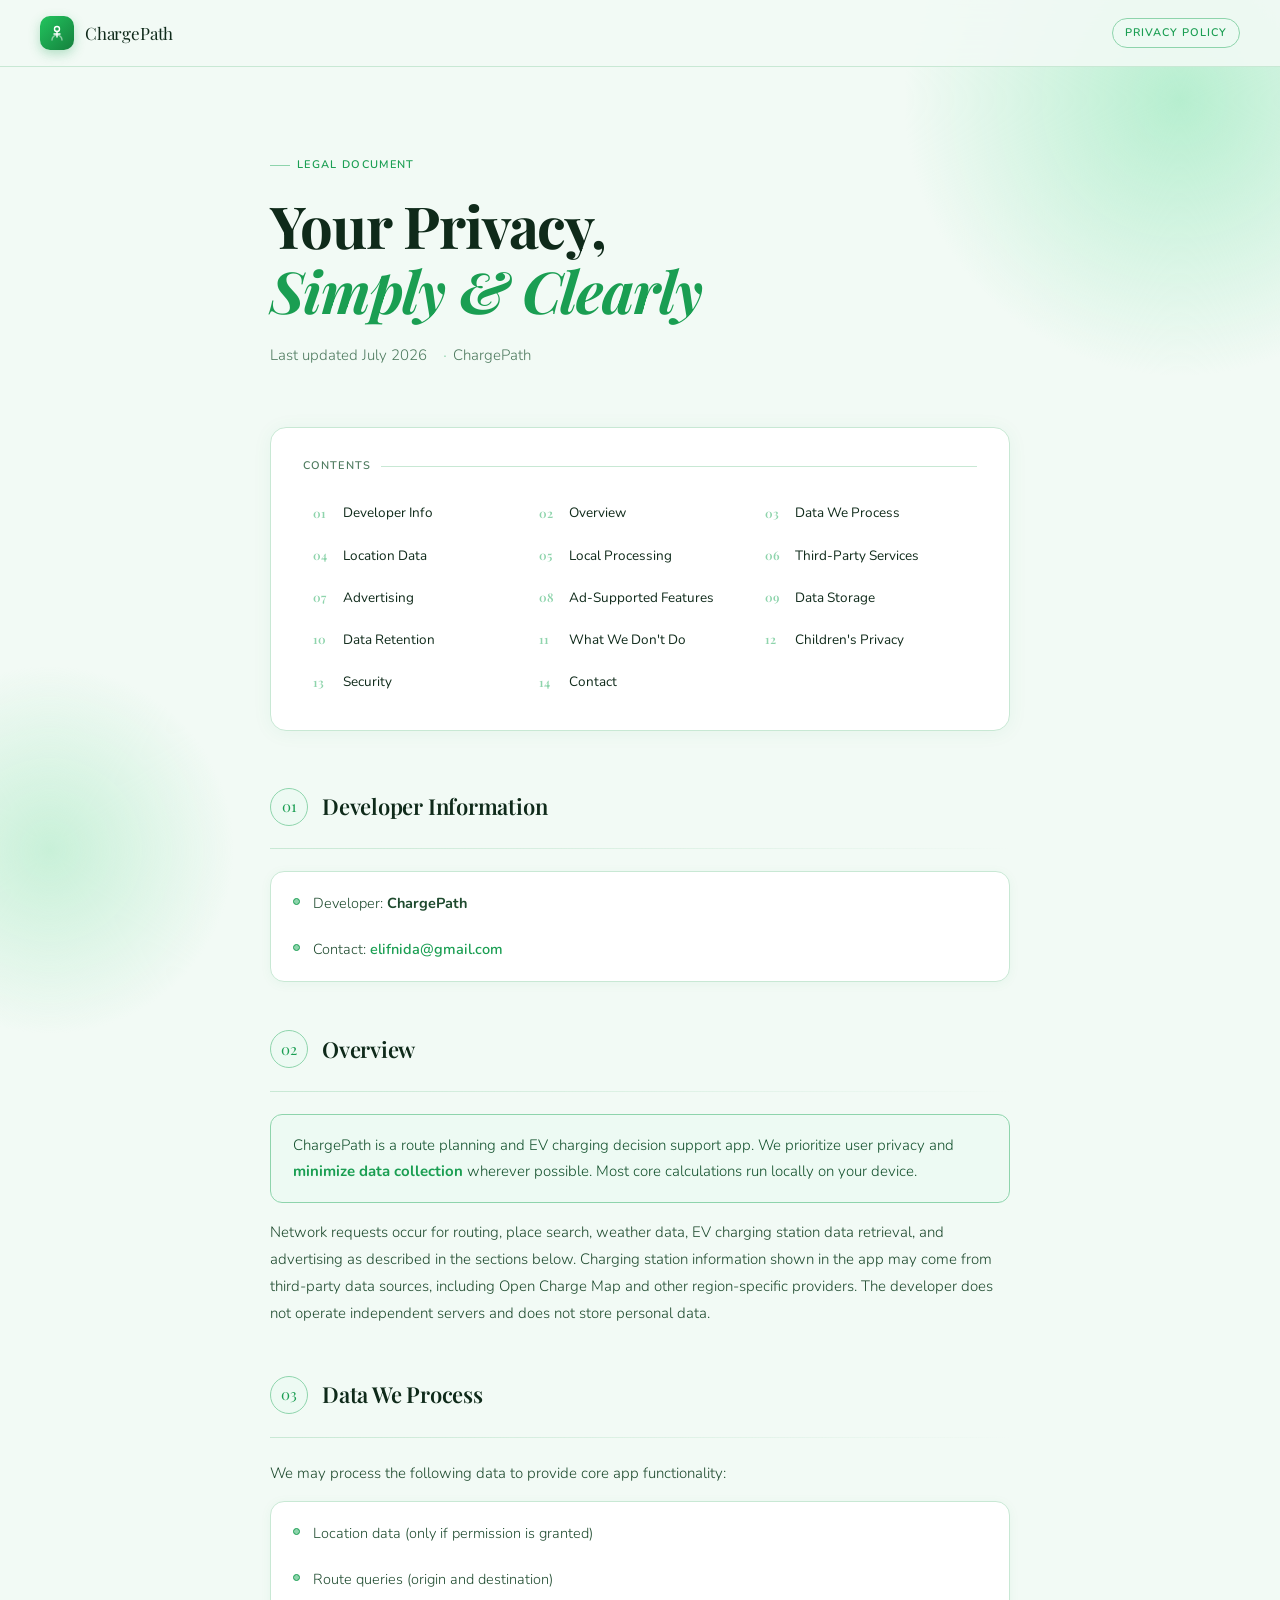
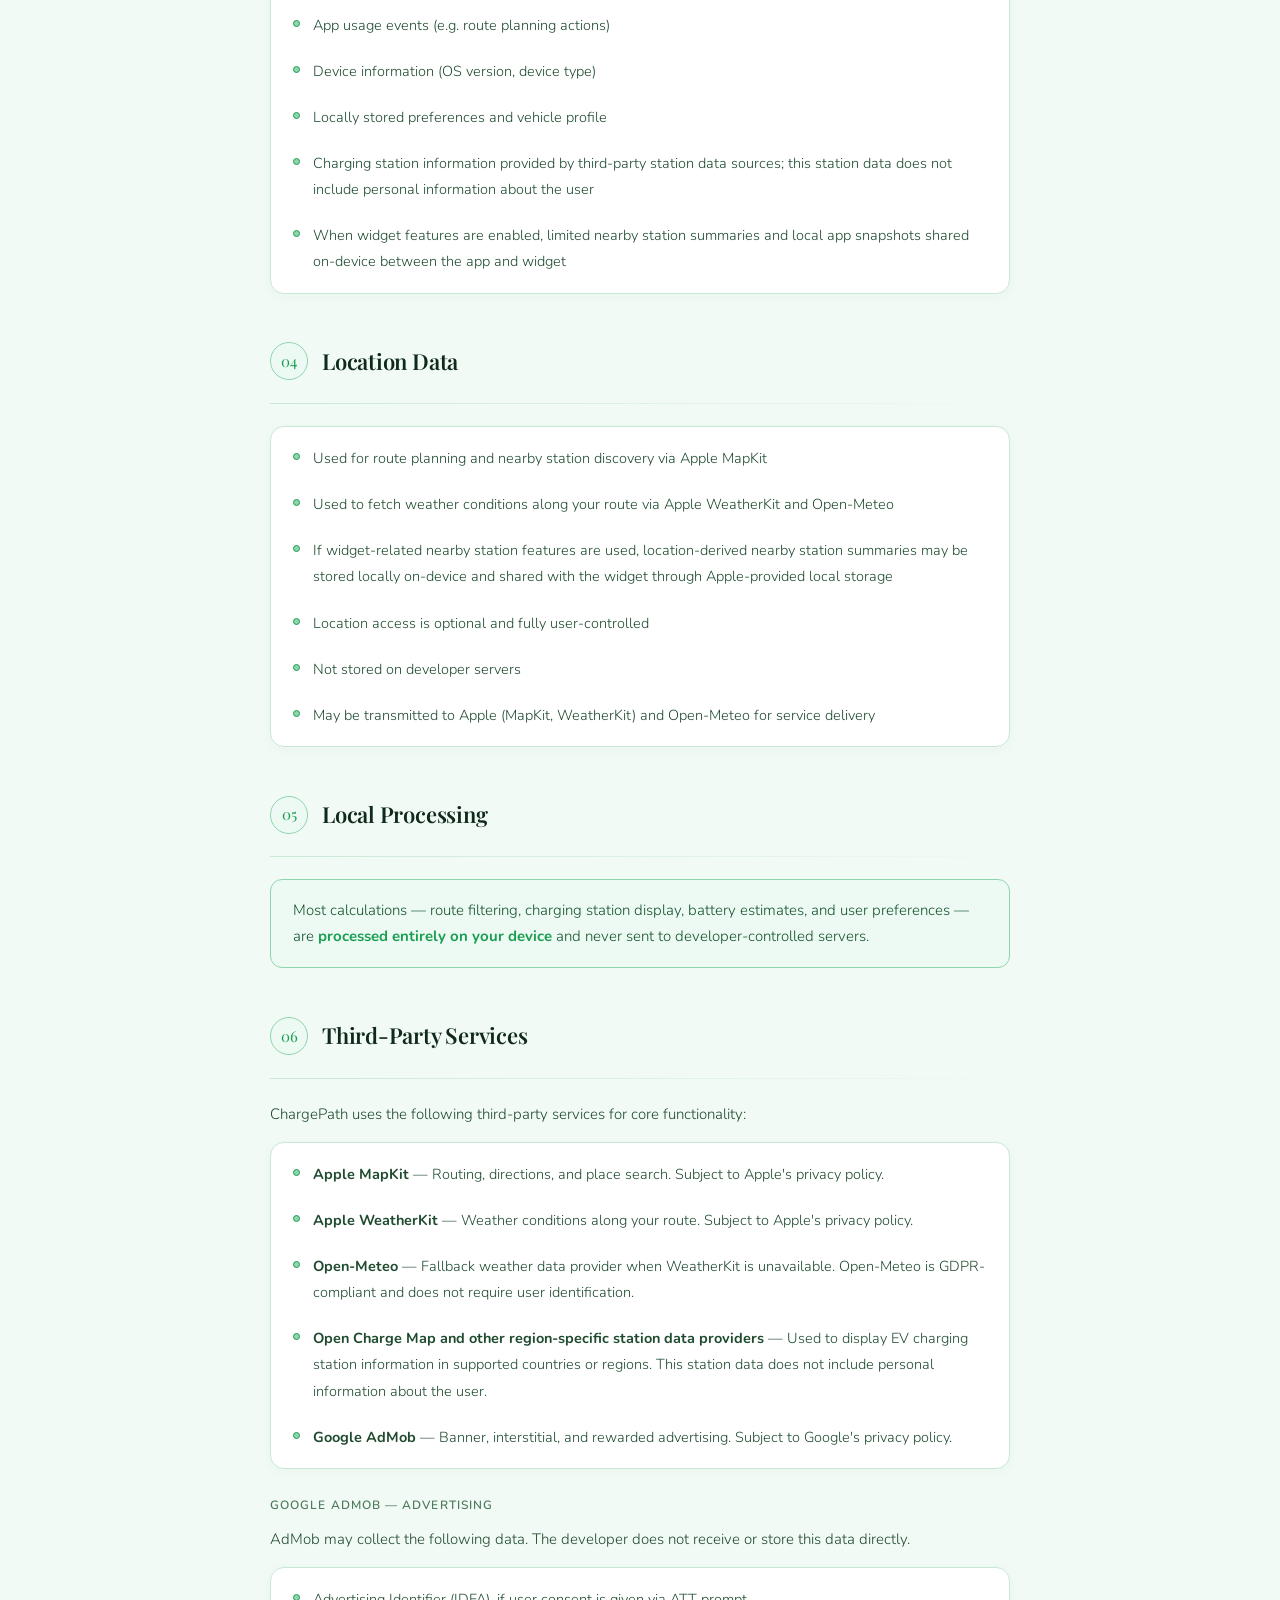
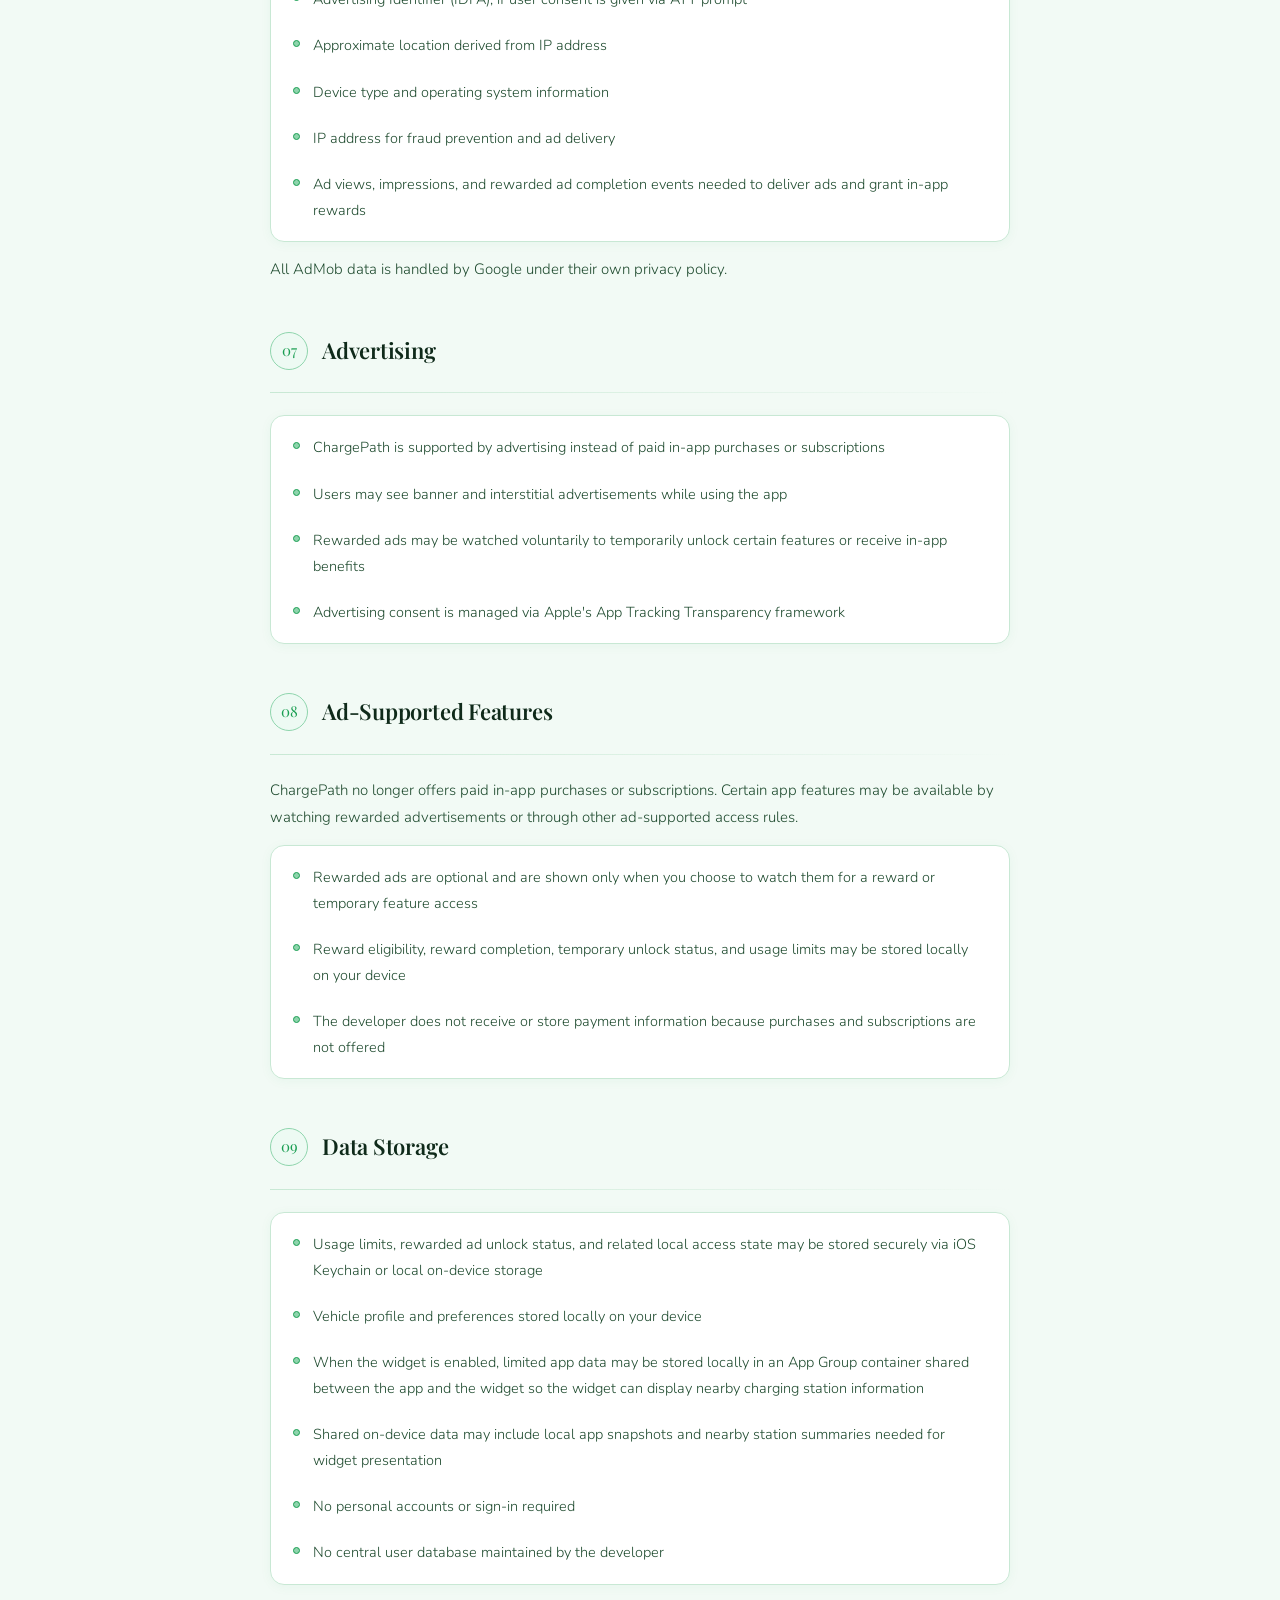
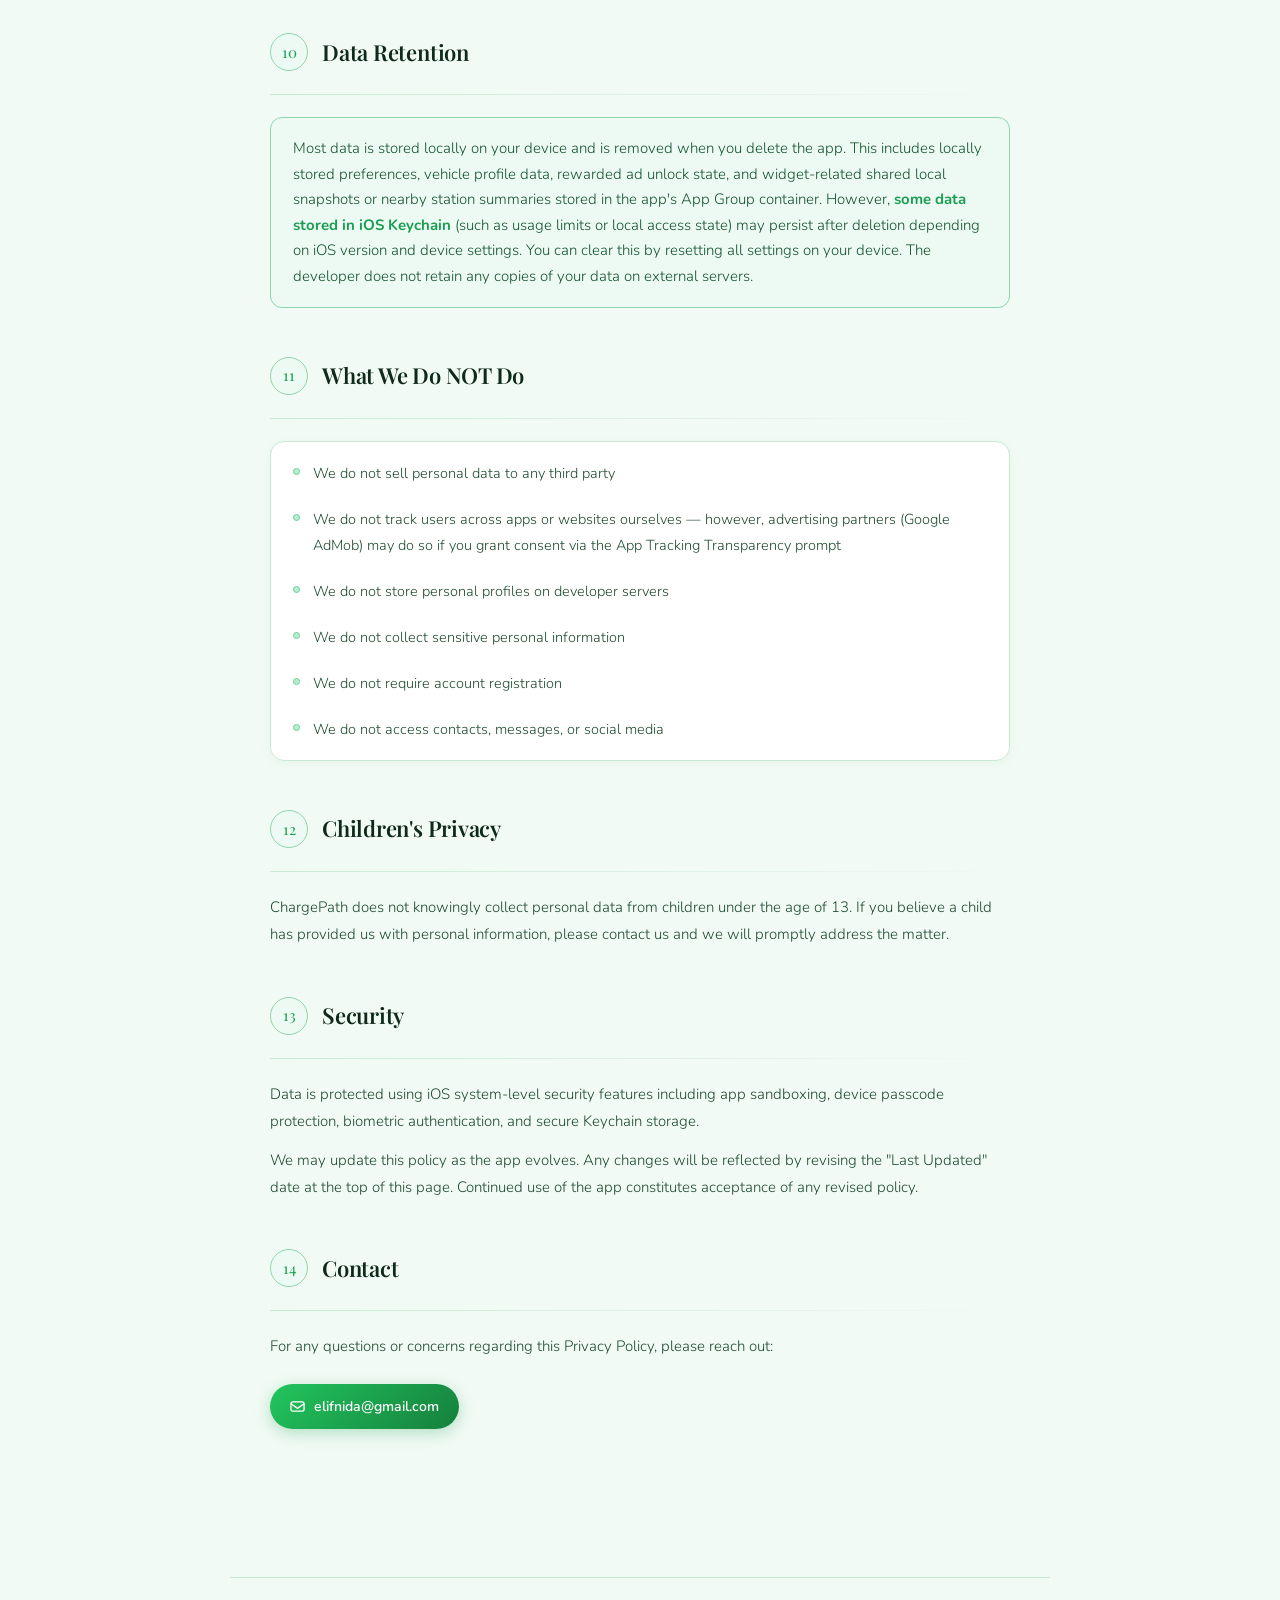
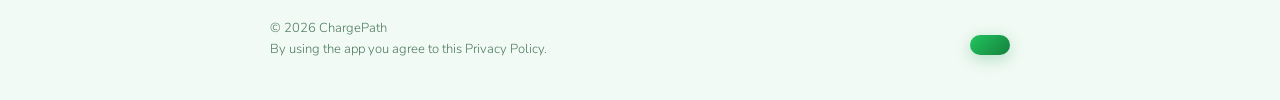
==== commit 8bf2489d: "privacy update" ====
--- a/echarger-privacy.html
+++ b/echarger-privacy.html
@@ -465,7 +465,7 @@
   <div class="hero-label">Legal Document</div>
   <h1>Your Privacy,<br><em>Simply &amp; Clearly</em></h1>
   <div class="hero-sub">
-    <span>Last updated April 2026</span>
+    <span>Last updated July 2026</span>
     <span>ChargePath</span>
   </div>
 </div>
@@ -484,7 +484,7 @@
       <a href="#s5"><span class="toc-num">05</span>Local Processing</a>
       <a href="#s6"><span class="toc-num">06</span>Third-Party Services</a>
       <a href="#s7"><span class="toc-num">07</span>Advertising</a>
-      <a href="#s8"><span class="toc-num">08</span>Premium Features</a>
+      <a href="#s8"><span class="toc-num">08</span>Ad-Supported Features</a>
       <a href="#s9"><span class="toc-num">09</span>Data Storage</a>
       <a href="#s10"><span class="toc-num">10</span>Data Retention</a>
       <a href="#s11"><span class="toc-num">11</span>What We Don't Do</a>
@@ -581,8 +581,7 @@
       <div class="card-row"><span class="dot"></span><div><strong>Apple WeatherKit</strong> — Weather conditions along your route. Subject to Apple's privacy policy.</div></div>
       <div class="card-row"><span class="dot"></span><div><strong>Open-Meteo</strong> — Fallback weather data provider when WeatherKit is unavailable. Open-Meteo is GDPR-compliant and does not require user identification.</div></div>
       <div class="card-row"><span class="dot"></span><div><strong>Open Charge Map and other region-specific station data providers</strong> — Used to display EV charging station information in supported countries or regions. This station data does not include personal information about the user.</div></div>
-      <div class="card-row"><span class="dot"></span><div><strong>Apple Remote Time Service</strong> — Used to verify the current time for subscription validation purposes.</div></div>
-      <div class="card-row"><span class="dot"></span><div><strong>Google AdMob</strong> — Advertising for free users. Subject to Google's privacy policy.</div></div>
+      <div class="card-row"><span class="dot"></span><div><strong>Google AdMob</strong> — Banner, interstitial, and rewarded advertising. Subject to Google's privacy policy.</div></div>
     </div>
 
     <h3>Google AdMob — Advertising</h3>
@@ -592,6 +591,7 @@
       <div class="card-row"><span class="dot"></span>Approximate location derived from IP address</div>
       <div class="card-row"><span class="dot"></span>Device type and operating system information</div>
       <div class="card-row"><span class="dot"></span>IP address for fraud prevention and ad delivery</div>
+      <div class="card-row"><span class="dot"></span>Ad views, impressions, and rewarded ad completion events needed to deliver ads and grant in-app rewards</div>
     </div>
     <p style="margin-top:10px;">All AdMob data is handled by Google under their own privacy policy.</p>
   </section>
@@ -604,9 +604,9 @@
     </div>
     <div class="divider"></div>
     <div class="card">
-      <div class="card-row"><span class="dot"></span>Free users may see interstitial and banner advertisements</div>
-      <div class="card-row"><span class="dot"></span>Premium users see no advertisements whatsoever</div>
-      <div class="card-row"><span class="dot"></span>Rewarded ads may be watched to temporarily unlock certain features</div>
+      <div class="card-row"><span class="dot"></span>ChargePath is supported by advertising instead of paid in-app purchases or subscriptions</div>
+      <div class="card-row"><span class="dot"></span>Users may see banner and interstitial advertisements while using the app</div>
+      <div class="card-row"><span class="dot"></span>Rewarded ads may be watched voluntarily to temporarily unlock certain features or receive in-app benefits</div>
       <div class="card-row"><span class="dot"></span>Advertising consent is managed via Apple's App Tracking Transparency framework</div>
     </div>
   </section>
@@ -615,19 +615,15 @@
   <section class="section" id="s8">
     <div class="section-header">
       <div class="section-num-wrap"><span class="section-num">08</span></div>
-      <h2>Premium Features</h2>
-    </div>
-    <div class="divider"></div>
-    <p>ChargePath Pro is available as a monthly or annual subscription via Apple In-App Purchase. Premium users unlock:</p>
+      <h2>Ad-Supported Features</h2>
+    </div>
+    <div class="divider"></div>
+    <p>ChargePath no longer offers paid in-app purchases or subscriptions. Certain app features may be available by watching rewarded advertisements or through other ad-supported access rules.</p>
     <div class="card">
-      <div class="card-row"><span class="dot"></span>Unlimited trip planning</div>
-      <div class="card-row"><span class="dot"></span>Multiple route comparison and alternatives</div>
-      <div class="card-row"><span class="dot"></span>Risk analysis and weather insights</div>
-      <div class="card-row"><span class="dot"></span>Advanced route preferences</div>
-      <div class="card-row"><span class="dot"></span>Unlimited favourites</div>
-      <div class="card-row"><span class="dot"></span>Completely ad-free experience</div>
-    </div>
-    <p style="margin-top:12px;">Subscription purchases are processed by Apple and subject to Apple's privacy policy. The developer does not receive or store payment information.</p>
+      <div class="card-row"><span class="dot"></span>Rewarded ads are optional and are shown only when you choose to watch them for a reward or temporary feature access</div>
+      <div class="card-row"><span class="dot"></span>Reward eligibility, reward completion, temporary unlock status, and usage limits may be stored locally on your device</div>
+      <div class="card-row"><span class="dot"></span>The developer does not receive or store payment information because purchases and subscriptions are not offered</div>
+    </div>
   </section>
 
   <!-- S9 -->
@@ -638,7 +634,7 @@
     </div>
     <div class="divider"></div>
     <div class="card">
-      <div class="card-row"><span class="dot"></span>Usage limits and premium status stored securely via iOS Keychain</div>
+      <div class="card-row"><span class="dot"></span>Usage limits, rewarded ad unlock status, and related local access state may be stored securely via iOS Keychain or local on-device storage</div>
       <div class="card-row"><span class="dot"></span>Vehicle profile and preferences stored locally on your device</div>
       <div class="card-row"><span class="dot"></span>When the widget is enabled, limited app data may be stored locally in an App Group container shared between the app and the widget so the widget can display nearby charging station information</div>
       <div class="card-row"><span class="dot"></span>Shared on-device data may include local app snapshots and nearby station summaries needed for widget presentation</div>
@@ -655,7 +651,7 @@
     </div>
     <div class="divider"></div>
     <div class="highlight">
-      Most data is stored locally on your device and is removed when you delete the app. This includes locally stored preferences, vehicle profile data, and widget-related shared local snapshots or nearby station summaries stored in the app's App Group container. However, <strong>some data stored in iOS Keychain</strong> (such as premium status and usage limits) may persist after deletion depending on iOS version and device settings. You can clear this by resetting all settings on your device. The developer does not retain any copies of your data on external servers.
+      Most data is stored locally on your device and is removed when you delete the app. This includes locally stored preferences, vehicle profile data, rewarded ad unlock state, and widget-related shared local snapshots or nearby station summaries stored in the app's App Group container. However, <strong>some data stored in iOS Keychain</strong> (such as usage limits or local access state) may persist after deletion depending on iOS version and device settings. You can clear this by resetting all settings on your device. The developer does not retain any copies of your data on external servers.
     </div>
   </section>
 
